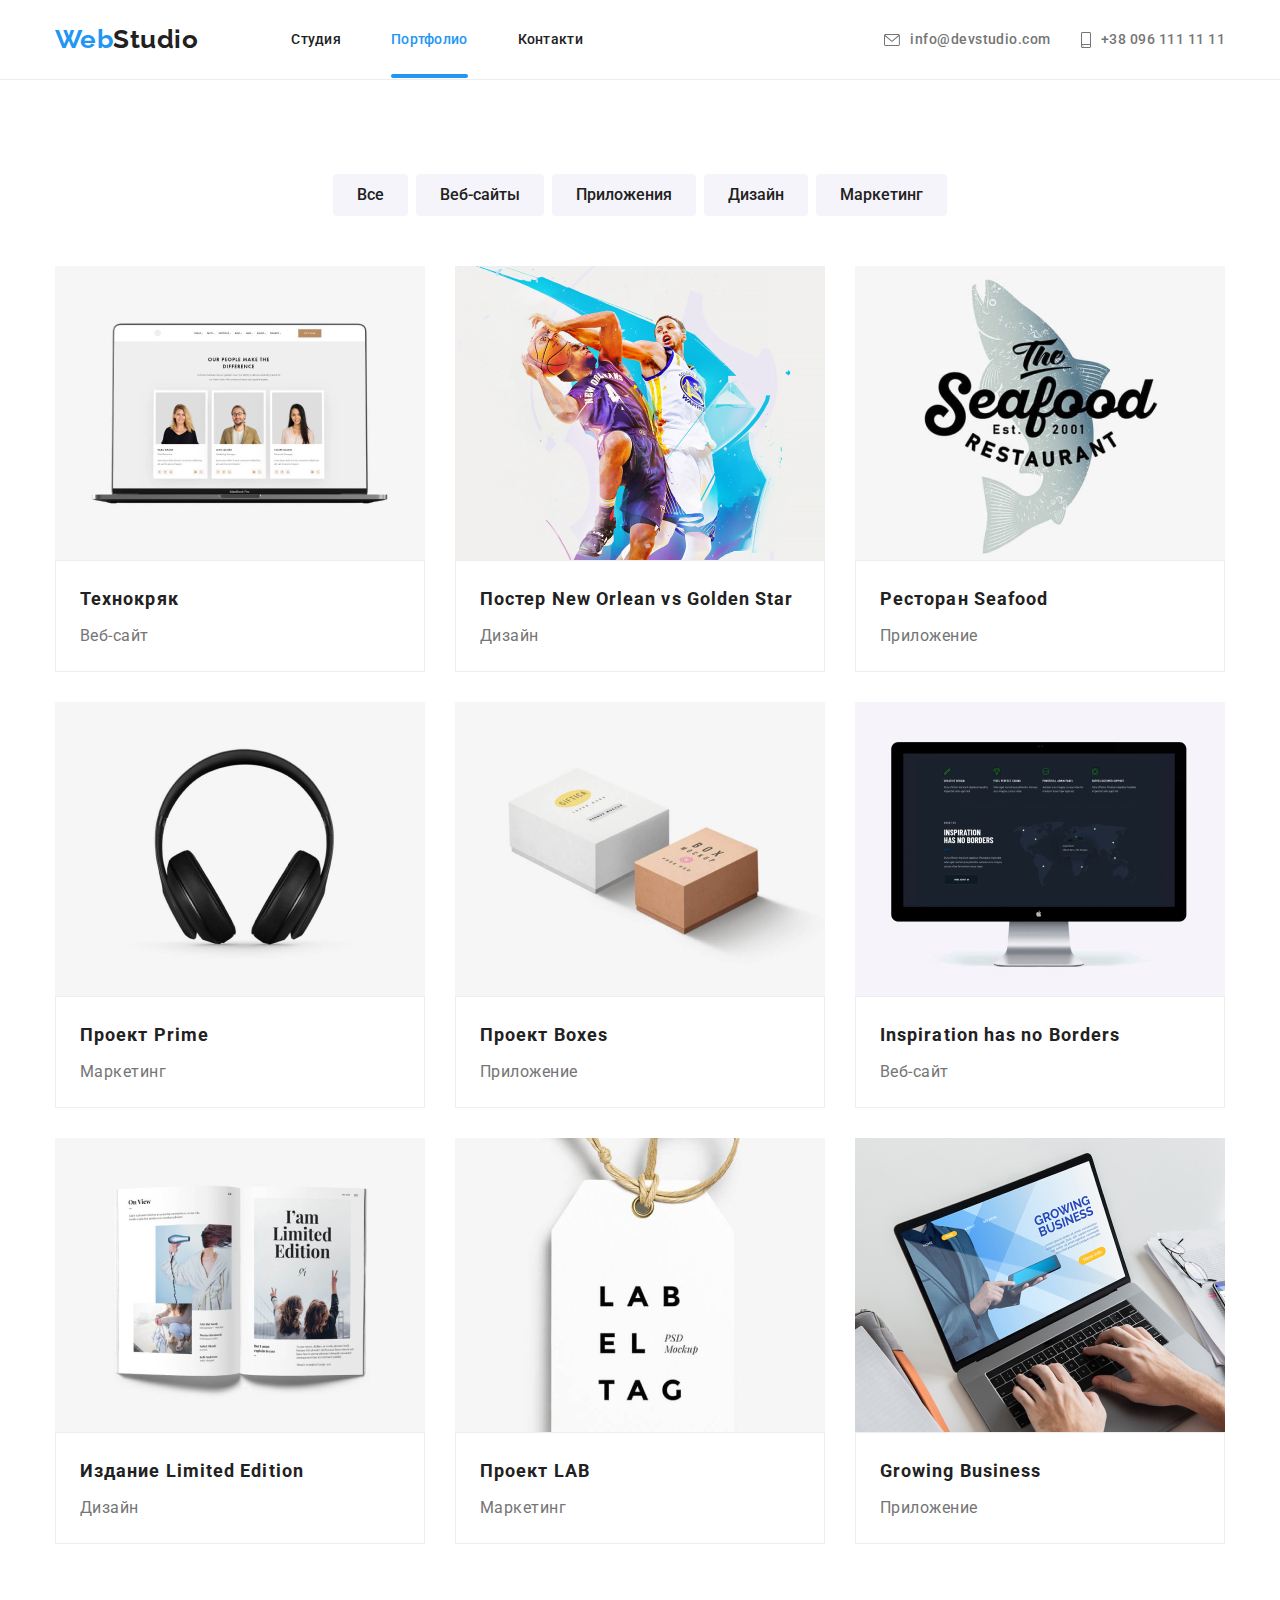
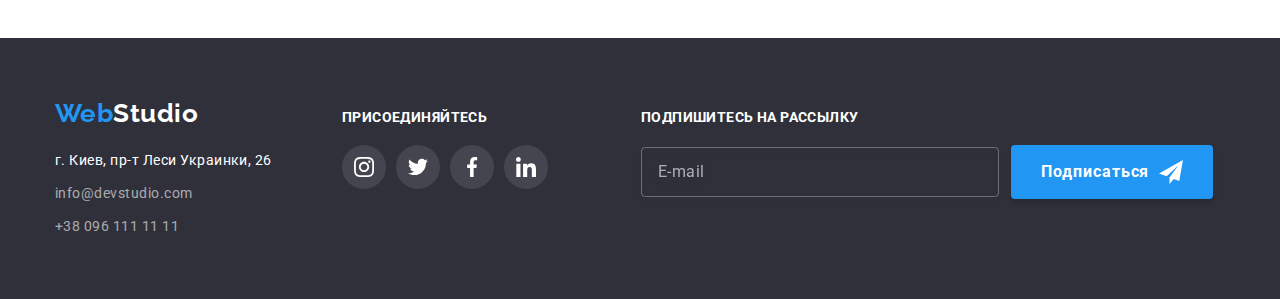
==== portfolio.html @ 757198f8 "upd" ====
<!DOCTYPE html>
<html lang="en">

<head>
    <meta charset="UTF-8">
    <meta http-equiv="X-UA-Compatible" content="IE=edge">
    <meta name="viewport" content="width=device-width, initial-scale=1.0">
    <title>WebStudio</title>
    <link
        href="https://fonts.googleapis.com/css2?family=Raleway:wght@700&family=Roboto:wght@400;500;700;900&display=swap"
        rel="stylesheet">
    <link rel="stylesheet"
        href="https://cdnjs.cloudflare.com/ajax/libs/modern-normalize/1.1.0/modern-normalize.min.css">
    <link rel="stylesheet" href="css/style.css" type="text/css">
</head>

<body>
    <header class="header-border">
        <div class="container header-flex">
            <div class="logo-flex">
                <a href="./index.html" class="link logo"><span class="web">Web</span><span
                        class="studio">Studio</span></a>
            </div>
            <nav class="navmenu">
                <ul class="mkey list">
                    <li class="nkey">
                        <a href="./index.html" class="link">Студия</a>
                    </li>
                    <li class="nkey">
                        <a href="./portfolio.html" class="link current">Портфолио</a>
                    </li>
                    <li class="nkey">
                        <a href="#" class="link">Контакти</a>
                    </li>
                </ul>
            </nav>
            <ul class="contacts list">
                <li class="contacts-item">
                    <a href="mailto:info@devstudio.com" class="link contacts-link"><svg class="contacts-icon" width="16"
                            height="12">
                            <use href="./image/sprite.svg#icon-mail"></use>
                        </svg>info@devstudio.com</a>
                </li>
                <li class="contacts-item">
                    <a href="tel:+380961111111" class="link contacts-link"><svg class="contacts-icon" width="10" height="16">
                            <use href="./image/sprite.svg#icon-smartphone"></use>
                        </svg>+38 096 111 11 11</a>
                </li>
            </ul>
        </div>
    </header>
    <main>
        <section class="main-container">
            <div class="container">
                <h1 class="visually-hidden">Наши работы</h1>
                <ul class="list container-mainbox">
                    <li class="fkey">
                        <button type="button">Все</button>
                    </li>
                    <li class="fkey">
                        <button type="button">Веб-сайты</button>
                    </li>
                    <li class="fkey">
                        <button type="button">Приложения</button>
                    </li>
                    <li class="fkey">
                        <button type="button">Дизайн</button>
                    </li>
                    <li class="fkey">
                        <button type="button">Маркетинг</button>
                    </li>
                </ul>
                <ul class="allworks list">
                    <li class="allworks-item">
                        <div class="card-item">
                            <a href="" class="link card">
                                <div class="allworks-decor">
                                    <img src="image/technoquack.jpg" alt="Ноутбук на экране которого изображены портфолио 2 девушек и мужчины" width="370"
                                        height="294">
                                    <p class="allworks-decor-text">Технокряк это современная площадка распространения коронавируса. Компании используют эту
                                        платформу для цифрового
                                        шпионажа и атак на защищённые сервера конкурентов.</p>
                                </div>
                                <div class="allworks-text">
                                    <h2>Технокряк</h2>
                                    <p>Веб-сайт</p>
                                </div>
                            </a>
                        </div>
                    </li>
                    <li class="allworks-item">
                        <div class="card-item">
                            <a href="" class="link card">
                                <div class="allworks-decor">
                                    <img src="image/poster.jpg" alt="Арт с двумя баскетболистами с мячем в прыжке" width="370"></img>
                                    <p class="allworks-decor-text">Технокряк это современная площадка распространения коронавируса. Компании используют
                                        эту
                                        платформу для цифрового
                                        шпионажа и атак на защищённые сервера конкурентов.</p>
                                </div>
                                <div class="allworks-text">
                                    <h2>Постер New Orlean vs Golden Star</h2>
                                    <p>Дизайн</p>
                                </div>
                            </a>
                        </div>
                    </li>
                    <li class="allworks-item">
                        <div class="card-item">
                            <a href="" class="link card">
                                <div class="allworks-decor">
                                    <img src="image/restaurant.jpg" alt="Логотип морского ресторана с изображением рыбы" width="370"></img>
                                    <p class="allworks-decor-text">Технокряк это современная площадка распространения коронавируса. Компании используют
                                        эту
                                        платформу для цифрового
                                        шпионажа и атак на защищённые сервера конкурентов.</p>
                                </div>
                                <div class="allworks-text">
                                    <h2>Ресторан Seafood</h2>
                                    <p>Приложение</p>
                                </div>
                            </a>
                        </div>
                    </li>
                    <li class="allworks-item">
                        <div class="card-item">
                            <a href="" class="link card">
                                <div class="allworks-decor">
                                    <img src="image/prime.jpg" alt="Большие чёрные наушники" width="370"></img>
                                    <p class="allworks-decor-text">Технокряк это современная площадка распространения коронавируса. Компании используют
                                        эту
                                        платформу для цифрового
                                        шпионажа и атак на защищённые сервера конкурентов.</p>
                                </div>
                                <div class="allworks-text">
                                    <h2>Проект Prime</h2>
                                    <p>Маркетинг</p>
                                </div>
                            </a>
                        </div>
                    </li>
                    <li class="allworks-item">
                        <div class="card-item">
                            <a href="" class="link card">
                                <div class="allworks-decor">
                                    <img src="image/boxes.jpg" alt="Две коробки" width="370"></img>
                                    <p class="allworks-decor-text">Технокряк это современная площадка распространения коронавируса. Компании используют
                                        эту
                                        платформу для цифрового
                                        шпионажа и атак на защищённые сервера конкурентов.</p>
                                </div>
                                <div class="allworks-text">
                                    <h2>Проект Boxes</h2>
                                    <p>Приложение</p>
                                </div>
                            </a>
                        </div>
                    </li>
                    <li class="allworks-item">
                        <div class="card-item">
                            <a href="" class="link card">
                                <div class="allworks-decor">
                                    <img src="image/bordersite.jpg" alt="Экран компьтера на котором открыта карта мира" width="370"></img>
                                    <p class="allworks-decor-text">Технокряк это современная площадка распространения коронавируса. Компании используют
                                        эту
                                        платформу для цифрового
                                        шпионажа и атак на защищённые сервера конкурентов.</p>
                                </div>
                                <div class="allworks-text">
                                    <h2>Inspiration has no Borders</h2>
                                    <p>Веб-сайт</p>
                                </div>
                            </a>
                        </div>
                    </li>
                    <li class="allworks-item">
                        <div class="card-item">
                            <a href="" class="link card">
                                <div class="allworks-decor">
                                    <img src="image/edition.jpg" alt="Книга с фотографиями" width="370"></img>
                                    <p class="allworks-decor-text">Технокряк это современная площадка распространения коронавируса. Компании используют
                                        эту
                                        платформу для цифрового
                                        шпионажа и атак на защищённые сервера конкурентов.</p>
                                </div>
                                <div class="allworks-text">
                                    <h2>Издание Limited Edition</h2>
                                    <p>Дизайн</p>
                                </div>
                            </a>
                        </div>
                    </li>
                    <li class="allworks-item">
                        <div class="card-item">
                            <a href="" class="link card">
                                <div class="allworks-decor">
                                    <img src="image/lab.jpg" alt="Бирка с названием магазина" width="370"></img>
                                    <p class="allworks-decor-text">Технокряк это современная площадка распространения коронавируса. Компании используют
                                        эту
                                        платформу для цифрового
                                        шпионажа и атак на защищённые сервера конкурентов.</p>
                                </div>
                                <div class="allworks-text">
                                    <h2>Проект LAB</h2>
                                    <p>Маркетинг</p>
                                </div>
                            </a>
                        </div>
                    </li>
                    <li class="allworks-item">
                        <div class="card-item">
                            <a href="" class="link card">
                                <div class="allworks-decor">
                                    <img src="image/growbus.jpg" alt="Руки человека который работает за ноутбуком" width="370"></img>
                                    <p class="allworks-decor-text">Технокряк это современная площадка распространения коронавируса. Компании используют
                                        эту
                                        платформу для цифрового
                                        шпионажа и атак на защищённые сервера конкурентов.</p>
                                </div>
                                <div class="allworks-text">
                                    <h2>Growing Business</h2>
                                    <p>Приложение</p>
                                </div>
                            </a>
                        </div>
                    </li>
                </ul>
            </div>
        </section>
    </main>
    <footer class="basement footer-container">
        <div class="container line-footer">
            <div class="container-contact">
                <div class="footer-logo">
                    <a href="/index.html" class="link logo"><span class="web">Web</span><span
                            class="studio fwhite">Studio</span></a>
                </div>
                <address>
                    <ul class="list">
                        <li class="adress office">
                            <a href="#" class="link">г. Киев, пр-т Леси Украинки, 26</a>
                        </li>
                        <li class="adress">
                            <a href="mailto:info@devstudio.com" class="link">info@devstudio.com</a>
                        </li>
                        <li class="adress adress-phone">
                            <a href="tel:+380961111111" class="link">+38 096 111 11 11</a>
                        </li>
                    </ul>
                </address>
            </div>
            <div class="footer-social">
                <h3 class="footer-title">присоединяйтесь</h3>
                <ul class="footer-social-list list">
                    <li class="footer-social-item">
                        <a href="#" class="footer-social-link">
                            <svg class="" width="20" height="20">
                                <use href="./image/sprite.svg#icon-logo-instagram"></use>
                            </svg>
                        </a>
                    </li>
                    <li class="footer-social-item">
                        <a href="#" class="footer-social-link">
                            <svg class="" width="20" height="20">
                                <use href="./image/sprite.svg#icon-logo-twiter"></use>
                            </svg>
                        </a>
                    </li>
                    <li class="footer-social-item">
                        <a href="#" class="footer-social-link">
                            <svg class="" width="20" height="20">
                                <use href="./image/sprite.svg#icon-logo-facebook"></use>
                            </svg>
                        </a>
                    </li>
                    <li class="footer-social-item">
                        <a href="#" class="footer-social-link">
                            <svg class="" width="20" height="20">
                                <use href="./image/sprite.svg#icon-logo-linkedin"></use>
                            </svg>
                        </a>
                    </li>
                </ul>
            </div>
            <div class="footer-mail-container">
                <h3 class="footer-title">Подпишитесь на рассылку</h3>
                <div class="footer-mail-button">
                    <label class="footer-msg" for="mail"></label>
                    <input type="email" class="footer-mail" name="mail" id="mail" placeholder="E-mail">
                    <button type="submit" class="footer-btn">Подписаться
                        <svg class="footer-btn-icon" width="24" height="24">
                            <use href="/image/sprite.svg#icon-send"></use>
                        </svg>
                    </button>
                </div>
            </div>
        </div>
    </footer>
</body>

</html>
---- css/style.css ----
:root {
  --primary-text-color: #212121;
  --secondary-text-color: #757575;
  --accent-color: #2196f3;
  --primary-white-color: #ffffff;
  --footer-adress-color: rgba(255, 255, 255, 0.6);
}

body {
  color: var(--primary-text-color);
  background: #ffffff;
  font-family: "Roboto", sans-serif;
  letter-spacing: 0.03em;
}

h1,
h2,
h3,
h4,
h5,
h6,
p {
  margin: 0;
}
ul {
  margin: 0;
  padding: 0;
}

img {
  display: block;
}

.list {
  list-style-type: none;
}

.link {
  text-decoration: none;
}

.container {
  width: 1200px;
  margin: 0 auto;
  padding: 0 15px;
}

.section {
  padding-top: 94px;
  padding-bottom: 94px;
}

.section-ourwork {
  padding-top: 0;
}

/* Header and Logo */

.header-border {
  border-bottom: 1px solid #ececec;
}

.logo-flex {
  display: inline-block;
  margin-right: 93px;
}

.logo > span {
  font-family: "Raleway", sans-serif;
  font-size: 26px;
  font-weight: 700;
  line-height: 1.2;
}

.web {
  color: var(--accent-color);
}

.studio {
  color: var(--primary-text-color);
}

.fwhite {
  color: var(--primary-white-color);
}

/* Navbar */

.header-flex {
  display: flex;
  padding-top: 24px;
  padding-bottom: 24px;
  justify-content: space-between;
  align-items: center;
}

.nkey {
  margin-right: 50px;
}

.nkey:last-child {
  margin-right: 0;
}

.nkey > a {
  color: var(--primary-text-color);
  font-size: 14px;
  font-weight: 500;
  line-height: 1.14;
  letter-spacing: 0.02em;
  transition-property: color;
  transition-duration: 250ms;
  transition-timing-function: cubic-bezier(0.4, 0, 0.2, 1);
}

.nkey > a:hover,
.nkey > a:focus {
  color: var(--accent-color);
}

.contacts {
  display: flex;
  margin-left: auto;
}

.contacts-link {
  display: flex;
  align-items: center;
  justify-content: center;
  fill: var(--secondary-text-color);
  transition-property: fill;
  transition-duration: 2250ms;
  transition-timing-function: cubic-bezier(0.4, 0, 0.2, 1);
}

.contacts-link:hover,
.contacts-link:focus {
  fill: var(--accent-color);
}

.contacts-icon {
  margin-right: 10px;
}

.contacts-item {
  margin-right: 30px;
}

.contacts-item:last-child {
  margin-right: 0;
}

.contacts a {
  color: var(--secondary-text-color);
  font-size: 14px;
  font-weight: 500;
  line-height: 1.14;
  transition-property: color;
  transition-duration: 250ms;
  transition-timing-function: cubic-bezier(0.4, 0, 0.2, 1);
}

.contacts a:hover,
.contacts a:focus {
  color: var(--accent-color);
}

.mkey {
  display: flex;
}

.current::after {
  content: "";
  position: absolute;
  bottom: -31px;
  left: 0;
  width: 100%;
  height: 4px;
  background-color: #2196f3;
  border-radius: 2px;
}

.nkey .current {
  color: var(--accent-color);
  position: relative;
}

.nkey::before {
  position: absolute;
}

/* Hero-sect */
.hero {
  margin-right: auto;
  margin-left: auto;
  max-width: 1600px;
  height: 600px;
  background-color: #212121;
  background-image: linear-gradient(
      to right,
      rgba(47, 48, 58, 0.4),
      rgba(47, 48, 58, 0.4)
    ),
    url(../image/bgphoto.jpg);
  background-repeat: no-repeat;
  background-position: center;
  background-size: cover;
}

.hero-title {
  color: var(--primary-white-color);
  font-size: 44px;
  font-weight: 900;
  line-height: 1.36;
  letter-spacing: 0.06em;
  text-transform: uppercase;
  text-align: center;
  margin-bottom: 30px;
}

.hero-button {
  background-color: var(--accent-color);
  color: var(--primary-white-color);
  font-family: inherit;
  font-size: 16px;
  font-weight: 700;
  line-height: 1.87;
  letter-spacing: 0.06em;
  cursor: pointer;
  padding: 10px 32px;
  text-align: center;
  margin: 0 auto;
  border-color: transparent;
  border-radius: 4px;
  display: block;
}

.hero-container {
  padding: 200px 0;
}

/* Peculiarities-sect */

.peculiarities-flex {
  display: flex;
}

.detail {
  margin-right: 30px;
  display: flex;
  flex-direction: column;
}

.detail:last-child {
  margin-right: 0;
}

.item {
  background: #f5f4fa;
  border-radius: 4px;
  height: 120px;
  margin-bottom: 30px;
  display: flex;
  justify-content: center;
  align-items: center;
}

.item-pic {
  width: 70px;
  height: 70px;
}

.pcaption {
  color: var(--primary-text-color);
  font-size: 14px;
  line-height: 1.14;
  text-transform: uppercase;
  margin-bottom: 10px;
}

.detail > p {
  color: var(--secondary-text-color);
  font-size: 14px;
  line-height: 1.71;
}

/* Ourwork-sect */

.hcaption {
  color: var(--primary-text-color);
  font-size: 36px;
  line-height: 1.16;
  margin-bottom: 50px;
  text-align: center;
}

.ourwork-flex {
  display: flex;
}

.ourwork-flex-item {
  display: flex;
  text-align: center;
  align-items: center;
  justify-content: center;
  margin-right: 30px;
  position: relative;
}

.ourwork-flex-item:last-child {
  margin-right: 0;
}

.ourwork-flex-item > img {
  display: block;
}

.ourwork-text {
  padding: 27px 0;
  position: absolute;
  width: 100%;
  min-height: 70px;
  bottom: 0;
  background-color: rgba(47, 48, 58, 0.8);
  font-weight: bold;
  font-size: 14px;
  line-height: calc(16 / 14);
  text-align: center;
  letter-spacing: 0.03em;
  text-transform: uppercase;
  color: var(--primary-white-color);
  cursor: default;
}

/* Ourteam-sect */
.ourteam {
  background: #f5f4fa;
}

.ourteam-flex {
  display: flex;
}

.ourteam-item {
  margin-right: 30px;
}

.ourteam-item:last-child {
  margin-right: 0;
}

.ourteam-text {
  padding: 30px 0;
}

.ourteam-employee {
  background-color: var(--primary-white-color);
  box-shadow: 0px 1px 3px rgba(0, 0, 0, 0.12), 0px 1px 1px rgba(0, 0, 0, 0.14),
    0px 2px 1px rgba(0, 0, 0, 0.2);
  border-radius: 0px 0px 4px 4px;
}

.fsname {
  color: var(--primary-text-color);
  font-size: 16px;
  font-weight: 500;
  line-height: 1.18;
  text-align: center;
  margin-bottom: 10px;
}

.post {
  color: var(--secondary-text-color);
  line-height: 1.18;
  text-align: center;
  margin-bottom: 16px;
}

.ourteam-list {
  display: flex;
  align-items: center;
  justify-content: center;
}

.ourteam-social {
  margin-right: 10px;
}

.ourteam-social:last-child {
  margin-right: 0;
}

.social-team-link {
  width: 44px;
  height: 44px;
  border-radius: 50%;
  display: flex;
  align-items: center;
  justify-content: center;
  fill: #afb1b8;
  transition-property: background-color, fill;
  transition-duration: 250ms;
  transition-timing-function: cubic-bezier(0.4, 0, 0.2, 1);
}

.social-team-link:hover,
.social-team-link:focus {
  background-color: var(--accent-color);
  fill: var(--primary-white-color);
}

/* ---------OUR CLIENT--------- */

.our-client {
  display: flex;
  justify-content: space-between;
  align-items: center;
}

.our-client-item {
  width: 170px;
  height: 92px;
  display: flex;
  justify-content: center;
  align-items: center;
  border: 1px solid #afb1b8;
  box-sizing: border-box;
  border-radius: 4px;
  transition-property: border;
  transition-duration: 250ms;
  transition-timing-function: cubic-bezier(0.4, 0, 0.2, 1);
}

.our-client-link {
  display: flex;
  justify-content: center;
  align-items: center;
  width: 170px;
  height: 92px;
}

.our-client-item:hover {
  border-color: var(--accent-color);
}

.client-decor {
  fill: #afb1b8;
  transition-property: fill;
  transition-duration: 250ms;
  transition-timing-function: cubic-bezier(0.4, 0, 0.2, 1);
}

.client-decor:hover,
.client-decor:focus {
  fill: var(--accent-color);
}

/* Footer */
.basement {
  background-color: #2f303a;
  display: flex;
}

.line-footer {
  display: flex;
  align-items: baseline;
}

.footer-container {
  padding-top: 60px;
  padding-bottom: 60px;
}

.container-contact {
  margin-right: 70px;
}

.footer-logo {
  margin-bottom: 20px;
}

.adress {
  margin-bottom: 9px;
}

.adress-phone {
  margin-bottom: 0;
}

.adress a {
  color: var(--footer-adress-color);
  font-size: 14px;
  font-style: normal;
  line-height: 1.71;
  transition-property: color;
  transition-duration: 250ms;
  transition-timing-function: cubic-bezier(0.4, 0, 0.2, 1);
}

.adress a:hover,
.adress a:focus {
  color: var(--accent-color);
}

.adress.office > a {
  color: var(--primary-white-color);
  transition-property: color;
  transition-duration: 250ms;
  transition-timing-function: cubic-bezier(0.4, 0, 0.2, 1);
}

.adress.office > a:hover,
.adress.office > a:focus {
  color: var(--accent-color);
}

.footer-social {
  display: flex;
  flex-direction: column;
}

.footer-social-list {
  display: flex;
}

.footer-title {
  font-weight: 700;
  font-size: 14px;
  line-height: calc(16 / 14);
  letter-spacing: 0.03em;
  text-transform: uppercase;
  margin-bottom: 20px;
  color: var(--primary-white-color);
}

.basement > .container {
  display: flex;
}

.footer-social-link {
  width: 44px;
  height: 44px;
  border-radius: 50%;
  display: flex;
  align-items: center;
  justify-content: center;
  fill: var(--primary-white-color);
  background-color: rgba(255, 255, 255, 0.1);
  transition-property: background-color;
  transition-duration: 250ms;
  transition-timing-function: cubic-bezier(0.4, 0, 0.2, 1);
}

.footer-social-item {
  margin-right: 10px;
}

.footer-social-item:last-child {
  margin-right: 0;
}

.footer-social-link:hover,
.footer-social-link:focus {
  background-color: var(--accent-color);
}

/* Portfolio */

/* buttons */

.main-container {
  padding: 94px 0;
}

.visually-hidden {
  position: absolute;
  white-space: nowrap;
  width: 1px;
  height: 1px;
  overflow: hidden;
  border: 0;
  padding: 0;
  clip: rect(0 0 0 0);
  clip-path: inset(50%);
  margin: -1px;
}

.container-mainbox {
  display: flex;
  justify-content: center;
  margin-bottom: 50px;
}

.fkey {
  margin-right: 8px;
}

.fkey:last-child {
  margin-right: 0;
}

.fkey > button {
  color: var(--primary-text-color);
  background-color: #f5f4fa;
  font-family: inherit;
  font-size: 16px;
  font-weight: 500;
  line-height: 1.6;
  cursor: pointer;
  border-radius: 4px;
  padding: 6px 22px;
  border-color: transparent;
  transition-property: color, background-color;
  transition-duration: 250ms;
  transition-timing-function: cubic-bezier(0.4, 0, 0.2, 1);
}

.fkey > button:hover,
.fkey > button:focus {
  color: var(--primary-white-color);
  background-color: var(--accent-color);
  box-shadow: 0px 3px 1px rgba(0, 0, 0, 0.1), 0px 1px 2px rgba(0, 0, 0, 0.08),
    0px 2px 2px rgba(0, 0, 0, 0.12);
}

/* card */

.allworks-decor {
  position: relative;
  overflow: hidden;
}

.allworks-decor-text {
  position: absolute;
  top: 0;
  left: 0;
  padding: 63px 24px;
  font-style: normal;
  font-weight: 400;
  font-size: 18px;
  line-height: calc(28 / 18);
  letter-spacing: 0.03em;
  color: var(--primary-white-color);
  height: 100%;
  width: 100%;
  background-color: rgba(33, 150, 243, 0.9);
  transform: translateY(100%);
  transition: 250ms;
  overflow: auto;
}

.card {
  transition-property: box-shadow;
  transition-duration: 250ms;
  transition-timing-function: cubic-bezier(0.4, 0, 0.2, 1);
}

.card:hover .allworks-decor-text {
  transform: translateY(0);
}

.card:focus .allworks-decor-text {
  transform: translateY(0);
}

.allworks {
  display: flex;
  flex-wrap: wrap;
}

.allworks-item {
  margin-right: 30px;
  margin-bottom: 30px;
}

.allworks-item:nth-child(3n + 3) {
  margin-right: 0;
}

.allworks-item:nth-child(n + 7) {
  margin-bottom: 0;
}

.card > img {
  display: block;
}

.card-item:hover,
.card-item:focus {
  box-shadow: 0px 1px 1px rgba(0, 0, 0, 0.12), 0px 4px 4px rgba(0, 0, 0, 0.06),
    1px 4px 6px rgba(0, 0, 0, 0.16);
}

.allworks-text {
  border: 1px solid #eeeeee;
  padding: 20px 24px;
}

.allworks-text > h2 {
  color: var(--primary-text-color);
  font-size: 18px;
  line-height: 2;
  letter-spacing: 0.06em;
  margin-bottom: 4px;
}

.allworks-text > p {
  color: var(--secondary-text-color);
  line-height: 1.87;
}

/* -----MODAL----- */

.backdrop {
  position: fixed;
  top: 0;
  left: 0;
  width: 100vw;
  height: 100vh;
  background-color: rgba(0, 0, 0, 0.2);
}

.backdrop.is-hidden {
  visibility: hidden;
  opacity: 0;
  pointer-events: none;
}

.modal {
  position: absolute;
  top: 50%;
  left: 50%;
  transform: translate(-50%, -50%);
  min-width: 528px;
  min-height: 581px;
  background-color: var(--primary-white-color);
  box-shadow: 0px 1px 3px rgba(0, 0, 0, 0.12), 0px 1px 1px rgba(0, 0, 0, 0.14),
    0px 2px 1px rgba(0, 0, 0, 0.2);
  border-radius: 4px;
  padding: 40px;
}

.modal-close {
  position: absolute;
  top: 8px;
  right: 8px;
  background-color: #ffffff;
  border-color: transparent;
  border-radius: 50%;
  width: 30px;
  height: 30px;
  display: flex;
  justify-content: center;
  align-items: center;
  cursor: pointer;
  transition-property: fill;
  transition-duration: 250ms;
  transition-timing-function: cubic-bezier(0.4, 0, 0.2, 1);
}

.modal-close:hover,
.modal-close:focus {
  fill: #2196f3;
}

.modal > .modal-close {
  border-color: rgba(0, 0, 0, 0.1);
  border-style: solid;
  border-width: 1px;
}

.modal-title {
  font-weight: 700;
  font-size: 20px;
  line-height: calc(23 / 20);
  text-align: center;
  letter-spacing: 0.03em;
  color: var(--primary-text-color);
  margin-bottom: 12px;
}

.modal-label {
  font-weight: 400;
  font-size: 12px;
  line-height: calc(14 / 12);
  letter-spacing: 0.01em;
  color: #757575;
}

.modal-wrapper {
  position: relative;
  margin-top: 4px;
}

.modal-input {
  width: 100%;
  height: 40px;
  padding-left: 42px;
  padding-right: 10px;
  border: 1px solid rgba(33, 33, 33, 0.2);
  border-radius: 4px;
  margin-bottom: 10px;
  display: flex;
  justify-content: center;
  align-items: center;
  transition-property: border-color;
  transition-duration: 250ms;
  transition-timing-function: cubic-bezier(0.4, 0, 0.2, 1);
}

.modal-input:hover,
.modal-input:focus {
  border-color: var(--accent-color);
}

.modal-input:hover + .modal-icon {
  fill: var(--accent-color);
}

.modal-input:focus + .modal-icon {
  fill: var(--accent-color);
}

.modal-icon {
  display: block;
  position: absolute;
  margin-left: 14px;
  top: 50%;
  transform: translateY(-50%);
}

.modal-area-text {
  height: 96px;
  width: 100%;
  margin-top: 4px;
  padding: 12px 16px;
  border: 1px solid rgba(33, 33, 33, 0.2);
  border-radius: 4px;
  resize: none;
  outline: none;
  transition-property: border-color;
  transition-duration: 250ms;
  transition-timing-function: cubic-bezier(0.4, 0, 0.2, 1);
}

.modal-area-text:hover,
.modal-area-text:focus {
  border-color: #2196f3;
}

.modal-area-text::placeholder {
  font-weight: 400;
  font-size: 14px;
  line-height: calc(16 / 14);
  letter-spacing: 0.01em;
  color: rgba(117, 117, 117, 0.5);
}

.modal-span {
  width: 15px;
  height: 16px;
  border: 1px solid var(--primary-text-color);
  border-radius: 2px;
  margin-right: 5px;
  display: flex;
  align-items: center;
  justify-content: center;
  margin-right: 8px;
}

.modal-checkbox {
  margin-bottom: 20px;
}

.modal-check-text {
  display: flex;
  justify-content: center;
  align-items: center;
  font-weight: 400;
  font-size: 14px;
  line-height: calc(24 / 14);
  letter-spacing: 0.03em;
  color: #757575;
}

.modal-check-text > a {
  color: var(--accent-color);
  text-decoration-skip-ink: none;
}

.check-icon {
  fill: transparent;
}

.policy:checked + .modal-check-text span {
  background-color: var(--accent-color);
  border: none;
}

.policy:checked + .modal-check-text .chek-icon {
  fill: #ffffff;
}

.send-modal {
  font-weight: 700;
  font-size: 16px;
  line-height: calc(30 / 16);
  display: flex;
  align-items: center;
  text-align: center;
  letter-spacing: 0.06em;
  color: var(--primary-white-color);
  background-color: var(--accent-color);
  margin: 0 auto;
  border-radius: 4px;
  border-color: transparent;
  padding: 10px 55px;
  margin-top: 30px;
  cursor: pointer;
  box-shadow: 0px 4px 4px rgba(0, 0, 0, 0.15);
}

.footer-mail-button {
  display: flex;
  justify-content: center;
  align-items: center;
}

.footer-mail-container {
  margin-left: 93px;
}

.footer-mail {
  width: 358px;
  height: 50px;
  padding: 15px 16px;
  background-color: inherit;
  border: 1px solid rgba(255, 255, 255, 0.3);
  box-sizing: border-box;
  filter: drop-shadow(0px 4px 4px rgba(0, 0, 0, 0.15));
  border-radius: 4px;
  margin-right: 12px;
  font-weight: 400;
  font-size: 16px;
  line-height: calc(20 / 16);
  display: flex;
  align-items: center;
  letter-spacing: 0.03em;
  color: var(--primary-white-color);
}

.footer-mail::placeholder {
  color: rgba(255, 255, 255, 0.6);
}

.footer-btn {
  padding: 10px 28px;
  display: flex;
  justify-content: center;
  align-items: center;
  background-color: var(--accent-color);
  color: var(--primary-white-color);
  border-color: transparent;
  box-shadow: 0px 4px 4px rgba(0, 0, 0, 0.15);
  border-radius: 4px;
  font-weight: 700;
  font-size: 16px;
  line-height: calc(30 / 16);
  display: flex;
  align-items: center;
  text-align: center;
  letter-spacing: 0.06em;
  cursor: pointer;
}

.footer-btn-icon {
  margin-left: 10px;
}
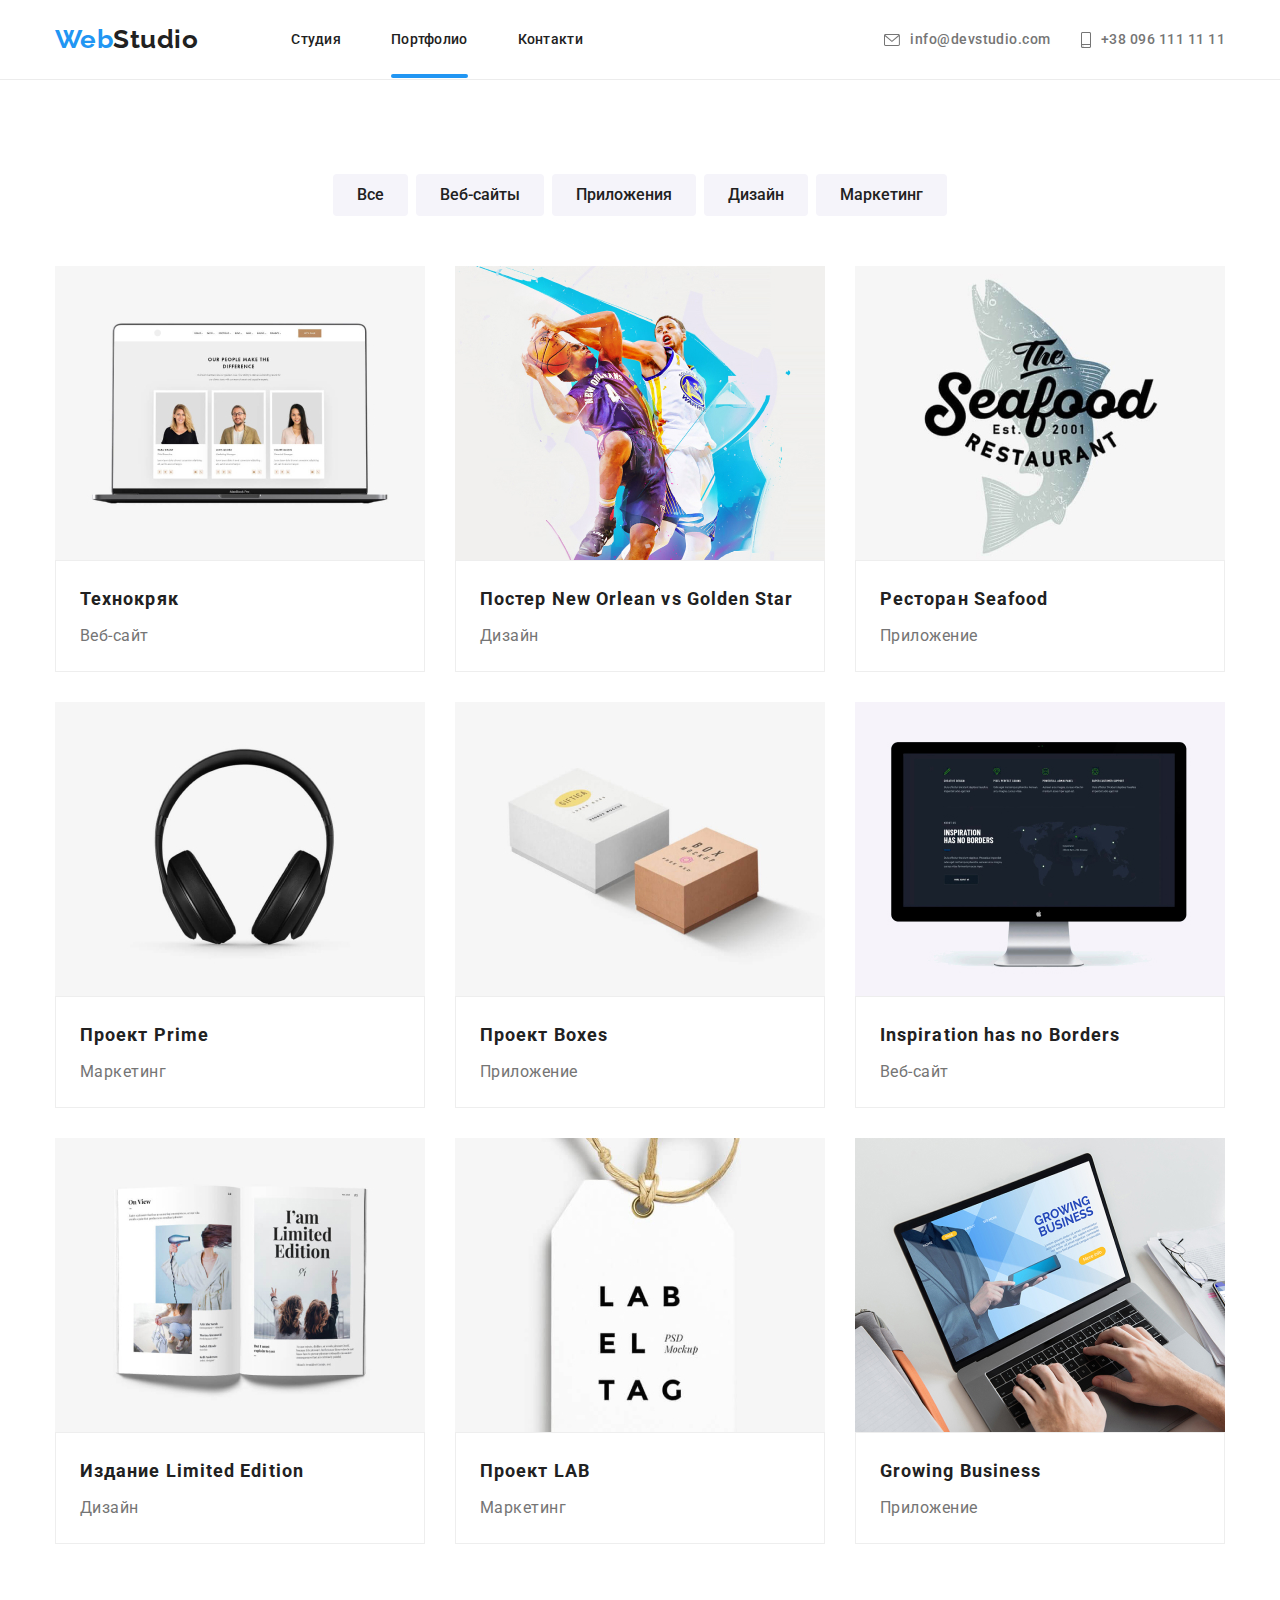
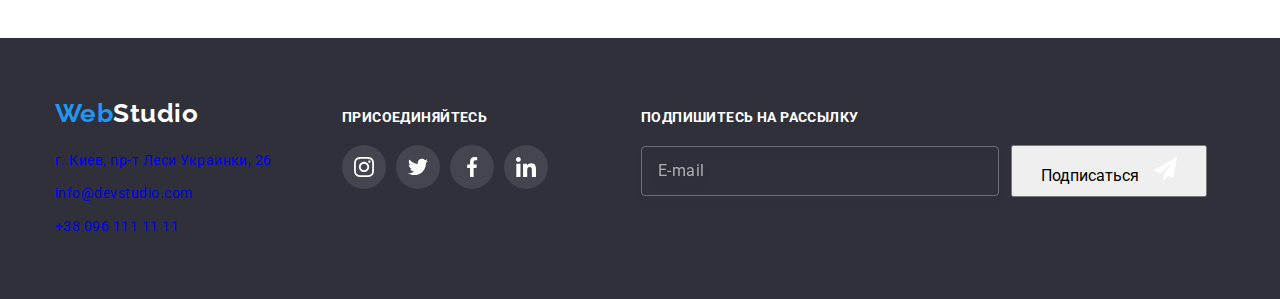
==== commit f3882172: "Try SASS" ====
--- a/portfolio.html
+++ b/portfolio.html
@@ -11,7 +11,7 @@
         rel="stylesheet">
     <link rel="stylesheet"
         href="https://cdnjs.cloudflare.com/ajax/libs/modern-normalize/1.1.0/modern-normalize.min.css">
-    <link rel="stylesheet" href="css/style.css" type="text/css">
+    <link rel="stylesheet" href="./css/main.css">
 </head>
 
 <body>
@@ -24,13 +24,13 @@
             <nav class="navmenu">
                 <ul class="mkey list">
                     <li class="nkey">
-                        <a href="./index.html" class="link">Студия</a>
+                        <a href="./index.html" class="link header-link">Студия</a>
                     </li>
                     <li class="nkey">
-                        <a href="./portfolio.html" class="link current">Портфолио</a>
+                        <a href="./portfolio.html" class="link header-link current">Портфолио</a>
                     </li>
                     <li class="nkey">
-                        <a href="#" class="link">Контакти</a>
+                        <a href="#" class="link header-link">Контакти</a>
                     </li>
                 </ul>
             </nav>
@@ -55,19 +55,19 @@
                 <h1 class="visually-hidden">Наши работы</h1>
                 <ul class="list container-mainbox">
                     <li class="fkey">
-                        <button type="button">Все</button>
-                    </li>
-                    <li class="fkey">
-                        <button type="button">Веб-сайты</button>
-                    </li>
-                    <li class="fkey">
-                        <button type="button">Приложения</button>
-                    </li>
-                    <li class="fkey">
-                        <button type="button">Дизайн</button>
-                    </li>
-                    <li class="fkey">
-                        <button type="button">Маркетинг</button>
+                        <button type="button" class="portfolio-button">Все</button>
+                    </li>
+                    <li class="fkey">
+                        <button type="button" class="portfolio-button">Веб-сайты</button>
+                    </li>
+                    <li class="fkey">
+                        <button type="button" class="portfolio-button">Приложения</button>
+                    </li>
+                    <li class="fkey">
+                        <button type="button" class="portfolio-button">Дизайн</button>
+                    </li>
+                    <li class="fkey">
+                        <button type="button" class="portfolio-button">Маркетинг</button>
                     </li>
                 </ul>
                 <ul class="allworks list">
--- a/css/main.css
+++ b/css/main.css
@@ -0,0 +1,847 @@
+@charset "UTF-8";
+:root {
+  --primary-text-color: #212121;
+  --secondary-text-color: #757575;
+  --accent-color: #2196f3;
+  --primary-white-color: #ffffff;
+  --footer-adress-color: rgba(255, 255, 255, 0.6);
+}
+
+body {
+  color: var(--primary-text-color);
+  font-family: "Roboto", sans-serif;
+  letter-spacing: 0.03em;
+}
+
+h1,
+h2,
+h3,
+h4,
+h5,
+h6,
+p {
+  margin: 0;
+}
+
+ul {
+  margin: 0;
+  padding: 0;
+}
+
+img {
+  display: block;
+}
+
+.list {
+  list-style-type: none;
+}
+
+.link {
+  text-decoration: none;
+}
+
+.container {
+  width: 1200px;
+  margin: 0 auto;
+  padding: 0 15px;
+}
+
+.section {
+  padding-top: 94px;
+  padding-bottom: 94px;
+}
+
+.visually-hidden {
+  position: absolute;
+  white-space: nowrap;
+  width: 1px;
+  height: 1px;
+  overflow: hidden;
+  border: 0;
+  padding: 0;
+  clip: rect(0 0 0 0);
+  clip-path: inset(50%);
+  margin: -1px;
+}
+
+.hcaption {
+  color: var(--primary-text-color);
+  font-size: 36px;
+  line-height: 1.16;
+  margin-bottom: 50px;
+  text-align: center;
+}
+
+.hero-btn {
+  margin: 0 auto;
+  padding: 10px 32px;
+}
+
+.footer-btn {
+  margin: 0 auto;
+  padding: 10px 28px;
+}
+
+.modal-btn {
+  margin: 0 auto;
+  margin-top: 30px;
+  padding: 10px 55px;
+}
+
+.button {
+  font-family: inherit;
+  line-height: calc(30 / 16);
+  font-weight: 700;
+  font-size: 16px;
+  background-color: var(--accent-color);
+  color: var(--primary-white-color);
+  letter-spacing: 0.06em;
+  display: flex;
+  align-items: center;
+  text-align: center;
+  border-color: transparent;
+  border-radius: 4px;
+  box-shadow: 0px 4px 4px rgba(0, 0, 0, 0.15);
+  cursor: pointer;
+}
+
+.backdrop {
+  position: fixed;
+  top: 0;
+  left: 0;
+  width: 100vw;
+  height: 100vh;
+  background-color: rgba(0, 0, 0, 0.2);
+}
+
+.backdrop.is-hidden {
+  visibility: hidden;
+  opacity: 0;
+  pointer-events: none;
+}
+
+.modal {
+  position: absolute;
+  top: 50%;
+  left: 50%;
+  transform: translate(-50%, -50%);
+  min-width: 528px;
+  min-height: 581px;
+  background-color: var(--primary-white-color);
+  box-shadow: 0px 1px 3px rgba(0, 0, 0, 0.12), 0px 1px 1px rgba(0, 0, 0, 0.14), 0px 2px 1px rgba(0, 0, 0, 0.2);
+  border-radius: 4px;
+  padding: 40px;
+}
+
+.modal-close {
+  position: absolute;
+  top: 8px;
+  right: 8px;
+  background-color: #ffffff;
+  border-color: transparent;
+  border-radius: 50%;
+  width: 30px;
+  height: 30px;
+  display: flex;
+  justify-content: center;
+  align-items: center;
+  transition: fill 250ms cubic-bezier(0.4, 0, 0.2, 1);
+  border: 1px solid rgba(0, 0, 0, 0.1);
+  cursor: pointer;
+}
+
+.modal-close:hover, .modal-close:focus {
+  fill: #2196f3;
+}
+
+.modal-title {
+  font-weight: 700;
+  font-size: 20px;
+  line-height: calc(23 / 20);
+  text-align: center;
+  letter-spacing: 0.03em;
+  color: var(--primary-text-color);
+  margin-bottom: 12px;
+}
+
+.modal-label {
+  font-weight: 400;
+  font-size: 12px;
+  line-height: calc(14 / 12);
+  letter-spacing: 0.01em;
+  color: #757575;
+}
+
+.modal-wrapper {
+  position: relative;
+  margin-top: 4px;
+}
+
+.modal-input {
+  width: 100%;
+  height: 40px;
+  padding-left: 42px;
+  padding-right: 10px;
+  border: 1px solid rgba(33, 33, 33, 0.2);
+  border-radius: 4px;
+  margin-bottom: 10px;
+  display: flex;
+  justify-content: center;
+  align-items: center;
+  transition: border-color 250ms cubic-bezier(0.4, 0, 0.2, 1);
+}
+
+.modal-input:hover, .modal-input:focus {
+  border-color: var(--accent-color);
+}
+
+.modal-input:hover + .modal-icon {
+  fill: var(--accent-color);
+}
+
+.modal-input:focus + .modal-icon {
+  fill: var(--accent-color);
+}
+
+.modal-icon {
+  display: block;
+  position: absolute;
+  margin-left: 14px;
+  top: 50%;
+  transform: translateY(-50%);
+}
+
+.modal-area-text {
+  height: 96px;
+  width: 100%;
+  margin-top: 4px;
+  padding: 12px 16px;
+  border: 1px solid rgba(33, 33, 33, 0.2);
+  border-radius: 4px;
+  resize: none;
+  outline: none;
+  transition: border-color 250ms cubic-bezier(0.4, 0, 0.2, 1);
+  font-weight: 400;
+  font-size: 14px;
+  line-height: calc(16 / 14);
+  letter-spacing: 0.01em;
+}
+
+.modal-area-text:hover, .modal-area-text:focus {
+  border-color: #2196f3;
+}
+
+.modal-area-text::placeholder {
+  color: rgba(117, 117, 117, 0.5);
+}
+
+.modal-span {
+  width: 15px;
+  height: 16px;
+  border: 1px solid var(--primary-text-color);
+  border-radius: 2px;
+  margin-right: 5px;
+  display: flex;
+  align-items: center;
+  justify-content: center;
+  margin-right: 8px;
+}
+
+.modal-checkbox {
+  margin-bottom: 20px;
+}
+
+.modal-check-text {
+  display: flex;
+  justify-content: center;
+  align-items: center;
+  font-weight: 400;
+  font-size: 14px;
+  line-height: calc(24 / 14);
+  letter-spacing: 0.03em;
+  color: #757575;
+}
+
+.modal-check-text a {
+  color: var(--accent-color);
+  text-decoration-skip-ink: none;
+}
+
+/* ?  - не знал как сделать */
+.policy:checked + .modal-check-text span {
+  background-color: var(--accent-color);
+  border: none;
+}
+
+.policy:checked + .modal-check-text .chek-icon {
+  fill: #ffffff;
+}
+
+.header-border {
+  border-bottom: 1px solid #ececec;
+}
+
+.header-flex {
+  display: flex;
+  justify-content: space-between;
+  align-items: center;
+  padding-top: 24px;
+  padding-bottom: 24px;
+}
+
+.logo-flex {
+  display: inline-block;
+  margin-right: 93px;
+}
+
+.logo > span {
+  font-family: "Raleway", sans-serif;
+  font-size: 26px;
+  font-weight: 700;
+  line-height: 1.2;
+}
+
+.web {
+  color: var(--accent-color);
+}
+
+.studio {
+  color: var(--primary-text-color);
+}
+
+.fwhite {
+  color: var(--primary-white-color);
+}
+
+.nkey {
+  margin-right: 50px;
+}
+
+.nkey:last-child {
+  margin-right: 0;
+}
+
+.header-link {
+  color: var(--primary-text-color);
+  font-size: 14px;
+  font-weight: 500;
+  line-height: 1.14;
+  letter-spacing: 0.02em;
+  transform: color 250ms cubic-bezier(0.4, 0, 0.2, 1);
+}
+
+.header-link:hover, .header-link:focus {
+  color: var(--accent-color);
+}
+
+.contacts {
+  display: flex;
+  margin-left: auto;
+}
+
+.contacts-link {
+  display: flex;
+  align-items: center;
+  justify-content: center;
+  fill: var(--secondary-text-color);
+  color: var(--secondary-text-color);
+  font-size: 14px;
+  font-weight: 500;
+  line-height: 1.14;
+  transform: fill 250ms cubic-bezier(0.4, 0, 0.2, 1);
+  transform: color 250ms cubic-bezier(0.4, 0, 0.2, 1);
+}
+
+.contacts-link:hover, .contacts-link:focus {
+  color: var(--accent-color);
+  fill: var(--accent-color);
+}
+
+.contacts-icon {
+  margin-right: 10px;
+}
+
+.contacts-item {
+  margin-right: 30px;
+}
+
+.contacts-item:last-child {
+  margin-right: 0;
+}
+
+.mkey {
+  display: flex;
+}
+
+.current {
+  position: relative;
+}
+
+.current::after {
+  content: "";
+  position: absolute;
+  bottom: -31px;
+  left: 0;
+  width: 100%;
+  height: 4px;
+  background-color: #2196f3;
+  border-radius: 2px;
+}
+
+.hero-container {
+  padding: 200px 0;
+}
+
+.hero {
+  margin-right: auto;
+  margin-left: auto;
+  max-width: 1600px;
+  height: 600px;
+  background-color: #212121;
+  background-image: linear-gradient(to right, rgba(47, 48, 58, 0.4), rgba(47, 48, 58, 0.4)), url(../image/bgphoto.jpg);
+  background-repeat: no-repeat;
+  background-position: center;
+  background-size: cover;
+}
+
+.hero-title {
+  color: var(--primary-white-color);
+  font-size: 44px;
+  font-weight: 900;
+  line-height: 1.36;
+  letter-spacing: 0.06em;
+  text-transform: uppercase;
+  text-align: center;
+  margin-bottom: 30px;
+}
+
+.peculiarities-flex {
+  display: flex;
+}
+
+.detail {
+  margin-right: 30px;
+  display: flex;
+  flex-direction: column;
+}
+
+.detail:last-child {
+  margin-right: 0;
+}
+
+.detail p {
+  color: var(--secondary-text-color);
+  font-size: 14px;
+  line-height: 1.71;
+}
+
+.item {
+  background: #f5f4fa;
+  border-radius: 4px;
+  height: 120px;
+  margin-bottom: 30px;
+  display: flex;
+  justify-content: center;
+  align-items: center;
+}
+
+.pcaption {
+  color: var(--primary-text-color);
+  font-size: 14px;
+  line-height: 1.14;
+  text-transform: uppercase;
+  margin-bottom: 10px;
+}
+
+.section-ourwork {
+  padding-top: 0;
+}
+
+.ourwork-flex {
+  display: flex;
+}
+
+.ourwork-flex-item {
+  display: flex;
+  text-align: center;
+  align-items: center;
+  justify-content: center;
+  margin-right: 30px;
+  position: relative;
+}
+
+.ourwork-flex-item:last-child {
+  margin-right: 0;
+}
+
+.ourwork-text {
+  padding: 27px 0;
+  position: absolute;
+  width: 100%;
+  min-height: 70px;
+  bottom: 0;
+  background-color: rgba(47, 48, 58, 0.8);
+  font-weight: bold;
+  font-size: 14px;
+  line-height: calc(16 / 14);
+  text-align: center;
+  letter-spacing: 0.03em;
+  text-transform: uppercase;
+  color: var(--primary-white-color);
+  cursor: default;
+}
+
+.ourteam {
+  background: #f5f4fa;
+}
+
+.ourteam-flex {
+  display: flex;
+}
+
+.ourteam-item {
+  margin-right: 30px;
+}
+
+.ourteam-item:last-child {
+  margin-right: 0;
+}
+
+.ourteam-text {
+  padding: 30px 0;
+}
+
+.ourteam-employee {
+  background-color: var(--primary-white-color);
+  box-shadow: 0px 1px 3px rgba(0, 0, 0, 0.12), 0px 1px 1px rgba(0, 0, 0, 0.14), 0px 2px 1px rgba(0, 0, 0, 0.2);
+  border-radius: 0px 0px 4px 4px;
+}
+
+.fsname {
+  color: var(--primary-text-color);
+  font-size: 16px;
+  font-weight: 500;
+  line-height: 1.18;
+  text-align: center;
+  margin-bottom: 10px;
+}
+
+.post {
+  color: var(--secondary-text-color);
+  line-height: 1.18;
+  text-align: center;
+  margin-bottom: 16px;
+}
+
+.ourteam-list {
+  display: flex;
+  align-items: center;
+  justify-content: center;
+}
+
+.ourteam-social {
+  margin-right: 10px;
+}
+
+.ourteam-social:last-child {
+  margin-right: 0;
+}
+
+.social-team-link {
+  width: 44px;
+  height: 44px;
+  border-radius: 50%;
+  display: flex;
+  align-items: center;
+  justify-content: center;
+  fill: #afb1b8;
+  transform: background-color 250ms cubic-bezier(0.4, 0, 0.2, 1);
+  transform: fill 250ms cubic-bezier(0.4, 0, 0.2, 1);
+}
+
+.social-team-link:hover, .social-team-link:focus {
+  background-color: var(--accent-color);
+  fill: var(--primary-white-color);
+}
+
+.our-client {
+  display: flex;
+  justify-content: space-between;
+  align-items: center;
+}
+
+.our-client-item {
+  width: 170px;
+  height: 92px;
+  display: flex;
+  justify-content: center;
+  align-items: center;
+  border: 1px solid #afb1b8;
+  box-sizing: border-box;
+  border-radius: 4px;
+  transform: border 250ms cubic-bezier(0.4, 0, 0.2, 1);
+}
+
+.our-client-item:hover {
+  border-color: var(--accent-color);
+}
+
+.our-client-link {
+  display: flex;
+  justify-content: center;
+  align-items: center;
+  width: 170px;
+  height: 92px;
+}
+
+.client-decor {
+  fill: #afb1b8;
+  transform: fill 250ms cubic-bezier(0.4, 0, 0.2, 1);
+}
+
+.client-decor:hover, .client-decor:focus {
+  fill: var(--accent-color);
+}
+
+.basement {
+  background-color: #2f303a;
+  display: flex;
+}
+
+.line-footer {
+  display: flex;
+  align-items: baseline;
+}
+
+.footer-container {
+  padding-top: 60px;
+  padding-bottom: 60px;
+}
+
+.container-contact {
+  margin-right: 70px;
+}
+
+.footer-logo {
+  margin-bottom: 20px;
+}
+
+.adress {
+  margin-bottom: 9px;
+}
+
+.adress:last-child {
+  margin-bottom: 0;
+}
+
+.adress {
+  color: var(--primary-white-color);
+  font-size: 14px;
+  font-style: normal;
+  line-height: 1.71;
+  transform: color 250ms cubic-bezier(0.4, 0, 0.2, 1);
+}
+
+.adress:hover, .adress:focus {
+  color: var(--accent-color);
+}
+
+.adress-cont {
+  color: var(--footer-adress-color);
+}
+
+.footer-social {
+  display: flex;
+  flex-direction: column;
+}
+
+.footer-social-list {
+  display: flex;
+}
+
+.footer-title {
+  font-weight: 700;
+  font-size: 14px;
+  line-height: calc(16 / 14);
+  letter-spacing: 0.03em;
+  text-transform: uppercase;
+  margin-bottom: 20px;
+  color: var(--primary-white-color);
+}
+
+.basement > .container {
+  display: flex;
+}
+
+.footer-social-link {
+  width: 44px;
+  height: 44px;
+  border-radius: 50%;
+  display: flex;
+  align-items: center;
+  justify-content: center;
+  fill: var(--primary-white-color);
+  background-color: rgba(255, 255, 255, 0.1);
+  transform: background-color 250ms cubic-bezier(0.4, 0, 0.2, 1);
+}
+
+.footer-social-link:hover, .footer-social-link:focus {
+  background-color: var(--accent-color);
+}
+
+.footer-social-item {
+  margin-right: 10px;
+}
+
+.footer-social-item:last-child {
+  margin-right: 0;
+}
+
+.footer-mail-button {
+  display: flex;
+  justify-content: center;
+  align-items: center;
+}
+
+.footer-mail-container {
+  margin-left: 93px;
+}
+
+.footer-mail {
+  width: 358px;
+  height: 50px;
+  padding: 15px 16px;
+  background-color: inherit;
+  border: 1px solid rgba(255, 255, 255, 0.3);
+  box-sizing: border-box;
+  filter: drop-shadow(0px 4px 4px rgba(0, 0, 0, 0.15));
+  border-radius: 4px;
+  margin-right: 12px;
+  font-weight: 400;
+  font-size: 16px;
+  line-height: calc(20 / 16);
+  display: flex;
+  align-items: center;
+  letter-spacing: 0.03em;
+  color: var(--primary-white-color);
+}
+
+.footer-mail::placeholder {
+  color: rgba(255, 255, 255, 0.6);
+}
+
+.footer-btn-icon {
+  margin-left: 10px;
+}
+
+.main-container {
+  padding: 94px 0;
+}
+
+.container-mainbox {
+  display: flex;
+  justify-content: center;
+  margin-bottom: 50px;
+}
+
+.fkey {
+  margin-right: 8px;
+}
+
+.fkey:last-child {
+  margin-right: 0;
+}
+
+.portfolio-button {
+  color: var(--primary-text-color);
+  background-color: #f5f4fa;
+  font-family: inherit;
+  font-size: 16px;
+  font-weight: 500;
+  line-height: 1.6;
+  border-radius: 4px;
+  padding: 6px 22px;
+  border-color: transparent;
+  transform: color 250ms cubic-bezier(0.4, 0, 0.2, 1);
+  transform: background-color 250ms cubic-bezier(0.4, 0, 0.2, 1);
+  cursor: pointer;
+}
+
+.portfolio-button:hover, .portfolio-button:focus {
+  color: var(--primary-white-color);
+  background-color: var(--accent-color);
+  box-shadow: 0px 3px 1px rgba(0, 0, 0, 0.1), 0px 1px 2px rgba(0, 0, 0, 0.08), 0px 2px 2px rgba(0, 0, 0, 0.12);
+}
+
+.allworks-decor {
+  position: relative;
+  overflow: hidden;
+}
+
+.allworks-decor-text {
+  position: absolute;
+  top: 0;
+  left: 0;
+  padding: 63px 24px;
+  font-style: normal;
+  font-weight: 400;
+  font-size: 18px;
+  line-height: calc(28 / 18);
+  letter-spacing: 0.03em;
+  color: var(--primary-white-color);
+  height: 100%;
+  width: 100%;
+  background-color: rgba(33, 150, 243, 0.9);
+  transform: translateY(100%);
+  transition: 250ms;
+  overflow: auto;
+}
+
+.card:hover .allworks-decor-text {
+  transform: translateY(0);
+}
+
+.card:focus .allworks-decor-text {
+  transform: translateY(0);
+}
+
+.allworks {
+  display: flex;
+  flex-wrap: wrap;
+}
+
+.allworks-item {
+  margin-right: 30px;
+  margin-bottom: 30px;
+}
+
+.allworks-item:hover, .allworks-item:focus {
+  box-shadow: 0px 1px 1px rgba(0, 0, 0, 0.12), 0px 4px 4px rgba(0, 0, 0, 0.06), 1px 4px 6px rgba(0, 0, 0, 0.16);
+}
+
+.allworks-item:nth-child(3n + 3) {
+  margin-right: 0;
+}
+
+.allworks-item:nth-child(n + 7) {
+  margin-bottom: 0;
+}
+
+.allworks-text {
+  border: 1px solid #eeeeee;
+  padding: 20px 24px;
+}
+
+.allworks-text > h2 {
+  color: var(--primary-text-color);
+  font-size: 18px;
+  line-height: 2;
+  letter-spacing: 0.06em;
+  margin-bottom: 4px;
+}
+
+.allworks-text > p {
+  color: var(--secondary-text-color);
+  line-height: 1.87;
+}
+/*# sourceMappingURL=main.css.map */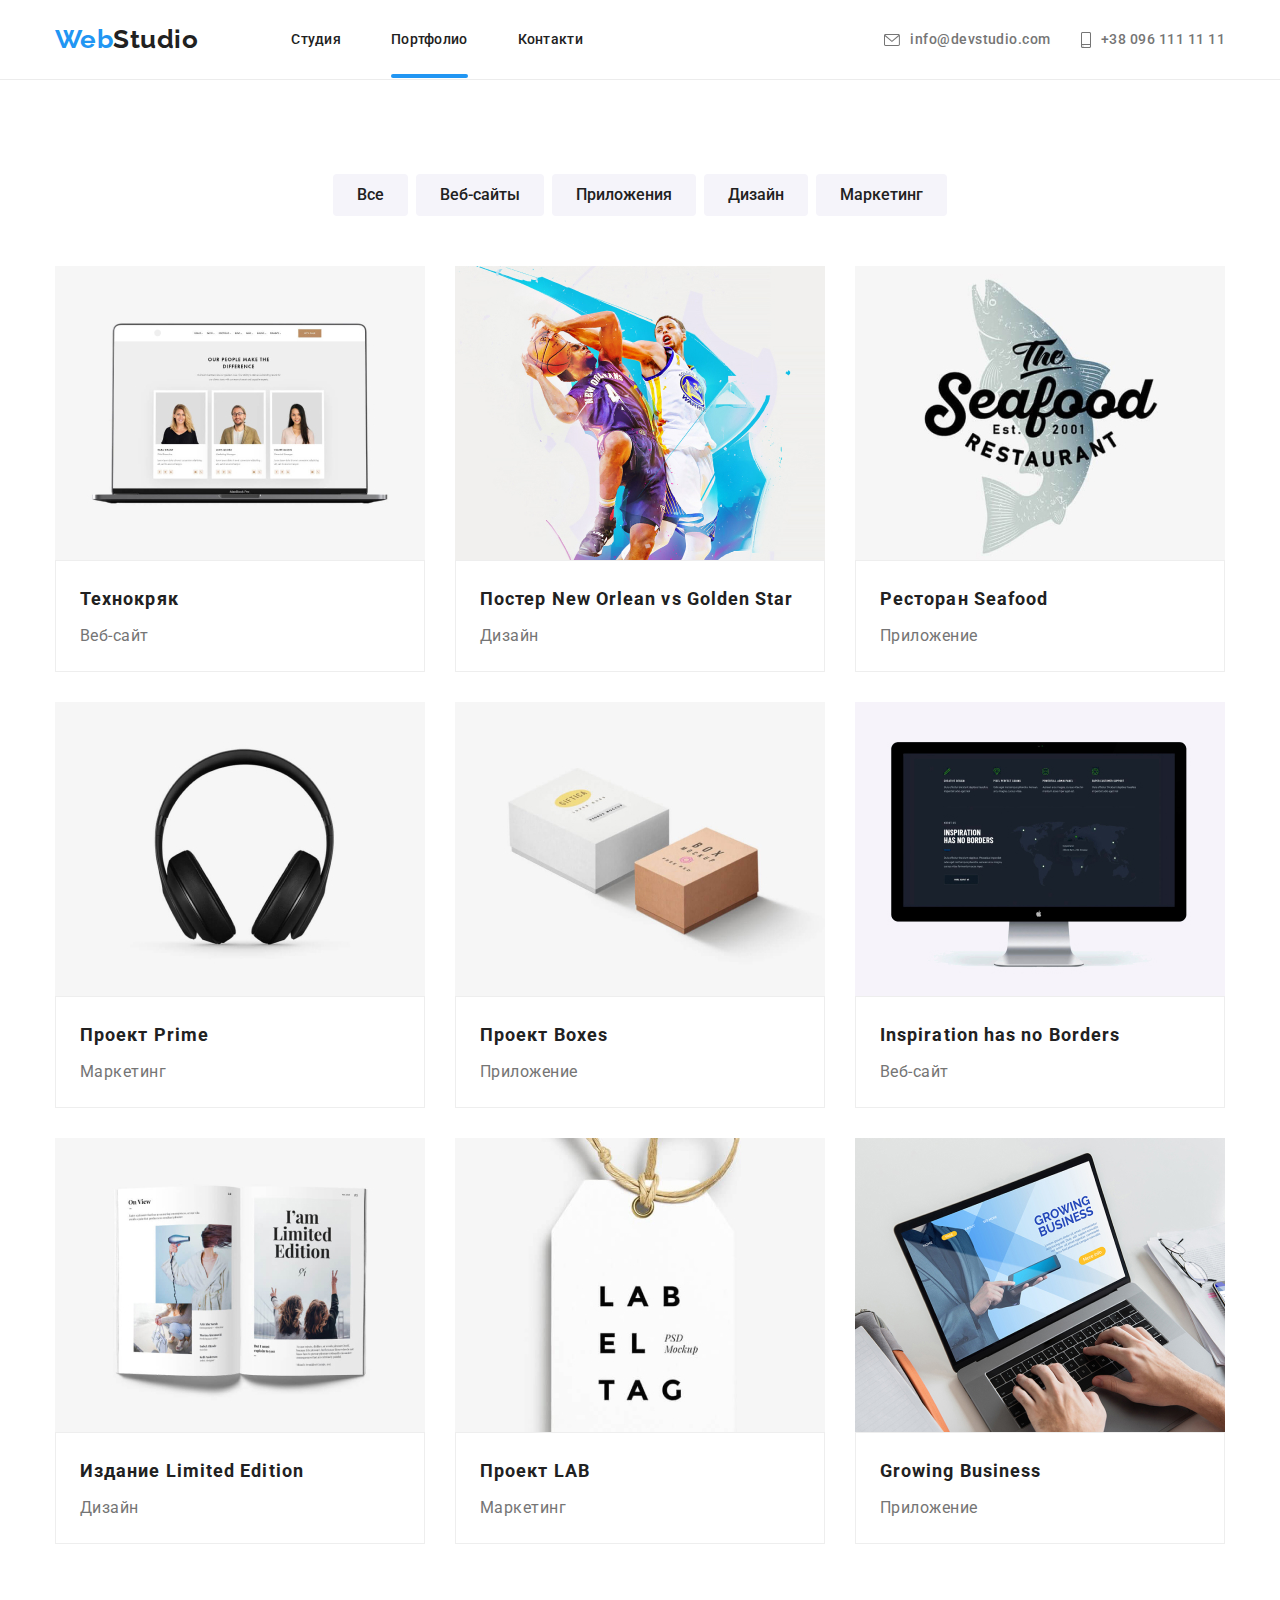
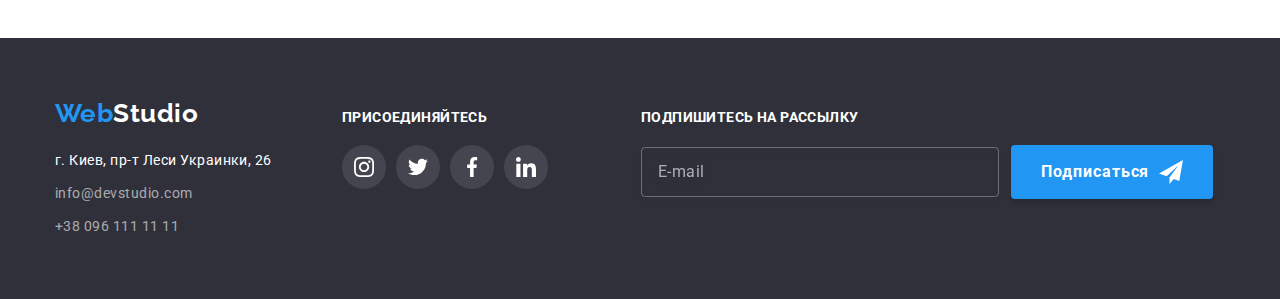
==== commit 218b6e60: "Update portfolio.html" ====
--- a/portfolio.html
+++ b/portfolio.html
@@ -237,14 +237,14 @@
                 </div>
                 <address>
                     <ul class="list">
-                        <li class="adress office">
-                            <a href="#" class="link">г. Киев, пр-т Леси Украинки, 26</a>
+                        <li class="adress">
+                            <a href="#" class="link adress">г. Киев, пр-т Леси Украинки, 26</a>
                         </li>
                         <li class="adress">
-                            <a href="mailto:info@devstudio.com" class="link">info@devstudio.com</a>
+                            <a href="mailto:info@devstudio.com" class="link adress adress-cont">info@devstudio.com</a>
                         </li>
-                        <li class="adress adress-phone">
-                            <a href="tel:+380961111111" class="link">+38 096 111 11 11</a>
+                        <li class="adress">
+                            <a href="tel:+380961111111" class="link adress adress-cont">+38 096 111 11 11</a>
                         </li>
                     </ul>
                 </address>
@@ -287,9 +287,9 @@
                 <div class="footer-mail-button">
                     <label class="footer-msg" for="mail"></label>
                     <input type="email" class="footer-mail" name="mail" id="mail" placeholder="E-mail">
-                    <button type="submit" class="footer-btn">Подписаться
+                    <button type="submit" class="button footer-btn">Подписаться
                         <svg class="footer-btn-icon" width="24" height="24">
-                            <use href="/image/sprite.svg#icon-send"></use>
+                            <use href="./image/sprite.svg#icon-send"></use>
                         </svg>
                     </button>
                 </div>
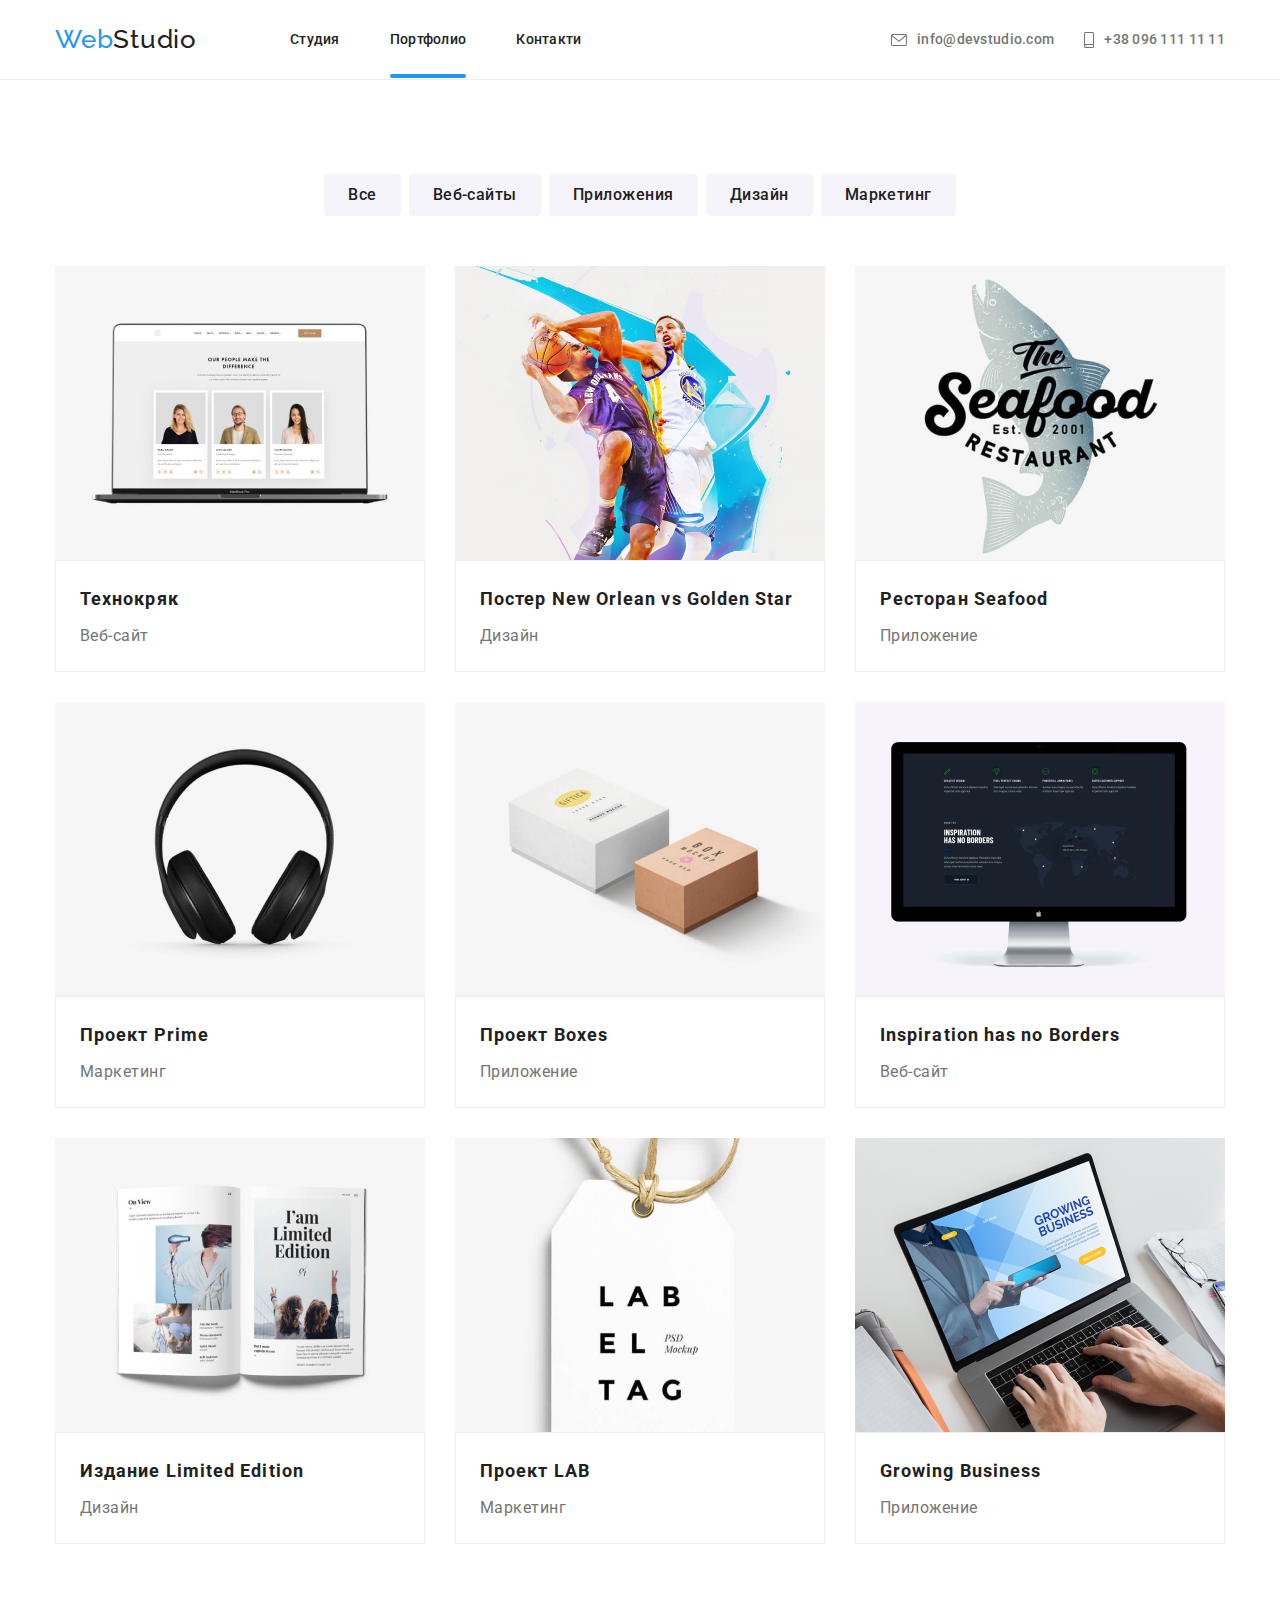
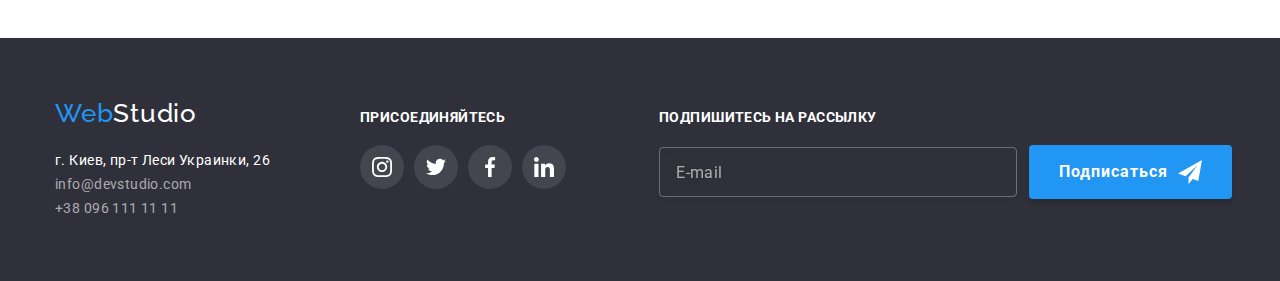
==== commit 327ef01e: "i think thats all" ====
--- a/portfolio.html
+++ b/portfolio.html
@@ -16,33 +16,36 @@
 
 <body>
     <header class="header-border">
-        <div class="container header-flex">
-            <div class="logo-flex">
-                <a href="./index.html" class="link logo"><span class="web">Web</span><span
-                        class="studio">Studio</span></a>
+        <div class="header container">
+            <div class="logo">
+                <a href="./index.html" class="logo__link link">
+                    <span class="web">Web</span>
+                    <span class="studio">Studio</span>
+                </a>
             </div>
             <nav class="navmenu">
                 <ul class="mkey list">
-                    <li class="nkey">
-                        <a href="./index.html" class="link header-link">Студия</a>
-                    </li>
-                    <li class="nkey">
-                        <a href="./portfolio.html" class="link header-link current">Портфолио</a>
-                    </li>
-                    <li class="nkey">
-                        <a href="#" class="link header-link">Контакти</a>
+                    <li class="mkey__item">
+                        <a href="./index.html" class="mkey__link link">Студия</a>
+                    </li>
+                    <li class="mkey__item">
+                        <a href="./portfolio.html" class="mkey__link link current">Портфолио</a>
+                    </li>
+                    <li class="mkey__item">
+                        <a href="#" class="mkey__link link">Контакти</a>
                     </li>
                 </ul>
             </nav>
             <ul class="contacts list">
-                <li class="contacts-item">
-                    <a href="mailto:info@devstudio.com" class="link contacts-link"><svg class="contacts-icon" width="16"
-                            height="12">
+                <li class="contacts__item">
+                    <a href="mailto:info@devstudio.com" class="contacts__link link">
+                        <svg class="contacts__icon" width="16" height="12">
                             <use href="./image/sprite.svg#icon-mail"></use>
                         </svg>info@devstudio.com</a>
                 </li>
-                <li class="contacts-item">
-                    <a href="tel:+380961111111" class="link contacts-link"><svg class="contacts-icon" width="10" height="16">
+                <li class="contacts__item">
+                    <a href="tel:+380961111111" class="contacts__link link">
+                        <svg class="contacts__icon" width="10" height="16">
                             <use href="./image/sprite.svg#icon-smartphone"></use>
                         </svg>+38 096 111 11 11</a>
                 </li>
@@ -50,179 +53,170 @@
         </div>
     </header>
     <main>
-        <section class="main-container">
+        <section class="section">
             <div class="container">
                 <h1 class="visually-hidden">Наши работы</h1>
-                <ul class="list container-mainbox">
-                    <li class="fkey">
-                        <button type="button" class="portfolio-button">Все</button>
-                    </li>
-                    <li class="fkey">
-                        <button type="button" class="portfolio-button">Веб-сайты</button>
-                    </li>
-                    <li class="fkey">
-                        <button type="button" class="portfolio-button">Приложения</button>
-                    </li>
-                    <li class="fkey">
-                        <button type="button" class="portfolio-button">Дизайн</button>
-                    </li>
-                    <li class="fkey">
-                        <button type="button" class="portfolio-button">Маркетинг</button>
+                <ul class="list portfolio-key">
+                    <li class="portfolio-key__list">
+                        <button type="button" class="portfolio-key__button">Все</button>
+                    </li>
+                    <li class="portfolio-key__list">
+                        <button type="button" class="portfolio-key__button">Веб-сайты</button>
+                    </li>
+                    <li class="portfolio-key__list">
+                        <button type="button" class="portfolio-key__button">Приложения</button>
+                    </li>
+                    <li class="portfolio-key__list">
+                        <button type="button" class="portfolio-key__button">Дизайн</button>
+                    </li>
+                    <li class="portfolio-key__list">
+                        <button type="button" class="portfolio-key__button">Маркетинг</button>
                     </li>
                 </ul>
                 <ul class="allworks list">
-                    <li class="allworks-item">
-                        <div class="card-item">
-                            <a href="" class="link card">
-                                <div class="allworks-decor">
-                                    <img src="image/technoquack.jpg" alt="Ноутбук на экране которого изображены портфолио 2 девушек и мужчины" width="370"
-                                        height="294">
-                                    <p class="allworks-decor-text">Технокряк это современная площадка распространения коронавируса. Компании используют эту
-                                        платформу для цифрового
-                                        шпионажа и атак на защищённые сервера конкурентов.</p>
-                                </div>
-                                <div class="allworks-text">
-                                    <h2>Технокряк</h2>
-                                    <p>Веб-сайт</p>
-                                </div>
-                            </a>
-                        </div>
-                    </li>
-                    <li class="allworks-item">
-                        <div class="card-item">
-                            <a href="" class="link card">
-                                <div class="allworks-decor">
-                                    <img src="image/poster.jpg" alt="Арт с двумя баскетболистами с мячем в прыжке" width="370"></img>
-                                    <p class="allworks-decor-text">Технокряк это современная площадка распространения коронавируса. Компании используют
-                                        эту
-                                        платформу для цифрового
-                                        шпионажа и атак на защищённые сервера конкурентов.</p>
-                                </div>
-                                <div class="allworks-text">
-                                    <h2>Постер New Orlean vs Golden Star</h2>
-                                    <p>Дизайн</p>
-                                </div>
-                            </a>
-                        </div>
-                    </li>
-                    <li class="allworks-item">
-                        <div class="card-item">
-                            <a href="" class="link card">
-                                <div class="allworks-decor">
-                                    <img src="image/restaurant.jpg" alt="Логотип морского ресторана с изображением рыбы" width="370"></img>
-                                    <p class="allworks-decor-text">Технокряк это современная площадка распространения коронавируса. Компании используют
-                                        эту
-                                        платформу для цифрового
-                                        шпионажа и атак на защищённые сервера конкурентов.</p>
-                                </div>
-                                <div class="allworks-text">
-                                    <h2>Ресторан Seafood</h2>
-                                    <p>Приложение</p>
-                                </div>
-                            </a>
-                        </div>
-                    </li>
-                    <li class="allworks-item">
-                        <div class="card-item">
-                            <a href="" class="link card">
-                                <div class="allworks-decor">
-                                    <img src="image/prime.jpg" alt="Большие чёрные наушники" width="370"></img>
-                                    <p class="allworks-decor-text">Технокряк это современная площадка распространения коронавируса. Компании используют
-                                        эту
-                                        платформу для цифрового
-                                        шпионажа и атак на защищённые сервера конкурентов.</p>
-                                </div>
-                                <div class="allworks-text">
-                                    <h2>Проект Prime</h2>
-                                    <p>Маркетинг</p>
-                                </div>
-                            </a>
-                        </div>
-                    </li>
-                    <li class="allworks-item">
-                        <div class="card-item">
-                            <a href="" class="link card">
-                                <div class="allworks-decor">
-                                    <img src="image/boxes.jpg" alt="Две коробки" width="370"></img>
-                                    <p class="allworks-decor-text">Технокряк это современная площадка распространения коронавируса. Компании используют
-                                        эту
-                                        платформу для цифрового
-                                        шпионажа и атак на защищённые сервера конкурентов.</p>
-                                </div>
-                                <div class="allworks-text">
-                                    <h2>Проект Boxes</h2>
-                                    <p>Приложение</p>
-                                </div>
-                            </a>
-                        </div>
-                    </li>
-                    <li class="allworks-item">
-                        <div class="card-item">
-                            <a href="" class="link card">
-                                <div class="allworks-decor">
-                                    <img src="image/bordersite.jpg" alt="Экран компьтера на котором открыта карта мира" width="370"></img>
-                                    <p class="allworks-decor-text">Технокряк это современная площадка распространения коронавируса. Компании используют
-                                        эту
-                                        платформу для цифрового
-                                        шпионажа и атак на защищённые сервера конкурентов.</p>
-                                </div>
-                                <div class="allworks-text">
-                                    <h2>Inspiration has no Borders</h2>
-                                    <p>Веб-сайт</p>
-                                </div>
-                            </a>
-                        </div>
-                    </li>
-                    <li class="allworks-item">
-                        <div class="card-item">
-                            <a href="" class="link card">
-                                <div class="allworks-decor">
-                                    <img src="image/edition.jpg" alt="Книга с фотографиями" width="370"></img>
-                                    <p class="allworks-decor-text">Технокряк это современная площадка распространения коронавируса. Компании используют
-                                        эту
-                                        платформу для цифрового
-                                        шпионажа и атак на защищённые сервера конкурентов.</p>
-                                </div>
-                                <div class="allworks-text">
-                                    <h2>Издание Limited Edition</h2>
-                                    <p>Дизайн</p>
-                                </div>
-                            </a>
-                        </div>
-                    </li>
-                    <li class="allworks-item">
-                        <div class="card-item">
-                            <a href="" class="link card">
-                                <div class="allworks-decor">
-                                    <img src="image/lab.jpg" alt="Бирка с названием магазина" width="370"></img>
-                                    <p class="allworks-decor-text">Технокряк это современная площадка распространения коронавируса. Компании используют
-                                        эту
-                                        платформу для цифрового
-                                        шпионажа и атак на защищённые сервера конкурентов.</p>
-                                </div>
-                                <div class="allworks-text">
-                                    <h2>Проект LAB</h2>
-                                    <p>Маркетинг</p>
-                                </div>
-                            </a>
-                        </div>
-                    </li>
-                    <li class="allworks-item">
-                        <div class="card-item">
-                            <a href="" class="link card">
-                                <div class="allworks-decor">
-                                    <img src="image/growbus.jpg" alt="Руки человека который работает за ноутбуком" width="370"></img>
-                                    <p class="allworks-decor-text">Технокряк это современная площадка распространения коронавируса. Компании используют
-                                        эту
-                                        платформу для цифрового
-                                        шпионажа и атак на защищённые сервера конкурентов.</p>
-                                </div>
-                                <div class="allworks-text">
-                                    <h2>Growing Business</h2>
-                                    <p>Приложение</p>
-                                </div>
-                            </a>
-                        </div>
+                    <li class="allworks__list">
+                        <a href="" class="allworks__link link">
+                            <div class="allworks__card">
+                                <img src="image/technoquack.jpg"
+                                    alt="Ноутбук на экране которого изображены портфолио 2 девушек и мужчины" width="370" height="294">
+                                <p class="allworks__text">Технокряк это современная площадка распространения коронавируса. Компании
+                                    используют эту
+                                    платформу для цифрового
+                                    шпионажа и атак на защищённые сервера конкурентов.</p>
+                            </div>
+                            <div class="card-text">
+                                <h2 class="card-text__title">Технокряк</h2>
+                                <p class="card-text__pretitle">Веб-сайт</p>
+                            </div>
+                        </a>
+                    </li>
+                    <li class="allworks__list">
+                        <a href="" class="allworks__link link">
+                            <div class="allworks__card">
+                                <img src="image/poster.jpg" alt="Арт с двумя баскетболистами с мячем в прыжке" width="370"></img>
+                                <p class="allworks__text">Технокряк это современная площадка распространения коронавируса. Компании
+                                    используют
+                                    эту
+                                    платформу для цифрового
+                                    шпионажа и атак на защищённые сервера конкурентов.</p>
+                            </div>
+                            <div class="card-text">
+                                <h2 class="card-text__title">Постер New Orlean vs Golden Star</h2>
+                                <p class="card-text__pretitle">Дизайн</p>
+                            </div>
+                        </a>
+                    </li>
+                    <li class="allworks__list">
+                        <a href="" class="allworks__link link">
+                            <div class="allworks__card">
+                                <img src="image/restaurant.jpg" alt="Логотип морского ресторана с изображением рыбы" width="370"></img>
+                                <p class="allworks__text">Технокряк это современная площадка распространения коронавируса. Компании
+                                    используют
+                                    эту
+                                    платформу для цифрового
+                                    шпионажа и атак на защищённые сервера конкурентов.</p>
+                            </div>
+                            <div class="card-text">
+                                <h2 class="card-text__title">Ресторан Seafood</h2>
+                                <p class="card-text__pretitle">Приложение</p>
+                            </div>
+                        </a>
+                    </li>
+                    <li class="allworks__list">
+                        <a href="" class="allworks__link link">
+                            <div class="allworks__card">
+                                <img src="image/prime.jpg" alt="Большие чёрные наушники" width="370"></img>
+                                <p class="allworks__text">Технокряк это современная площадка распространения коронавируса. Компании
+                                    используют
+                                    эту
+                                    платформу для цифрового
+                                    шпионажа и атак на защищённые сервера конкурентов.</p>
+                            </div>
+                            <div class="card-text">
+                                <h2 class="card-text__title">Проект Prime</h2>
+                                <p class="card-text__pretitle">Маркетинг</p>
+                            </div>
+                        </a>
+                    </li>
+                    <li class="allworks__list">
+                        <a href="" class="allworks__link link">
+                            <div class="allworks__card">
+                                <img src="image/boxes.jpg" alt="Две коробки" width="370"></img>
+                                <p class="allworks__text">Технокряк это современная площадка распространения коронавируса. Компании
+                                    используют
+                                    эту
+                                    платформу для цифрового
+                                    шпионажа и атак на защищённые сервера конкурентов.</p>
+                            </div>
+                            <div class="card-text">
+                                <h2 class="card-text__title">Проект Boxes</h2>
+                                <p class="card-text__pretitle">Приложение</p>
+                            </div>
+                        </a>
+                    </li>
+                    <li class="allworks__list">
+                        <a href="" class="allworks__link link">
+                            <div class="allworks__card">
+                                <img src="image/bordersite.jpg" alt="Экран компьтера на котором открыта карта мира" width="370"></img>
+                                <p class="allworks__text">Технокряк это современная площадка распространения коронавируса. Компании
+                                    используют
+                                    эту
+                                    платформу для цифрового
+                                    шпионажа и атак на защищённые сервера конкурентов.</p>
+                            </div>
+                            <div class="card-text">
+                                <h2 class="card-text__title">Inspiration has no Borders</h2>
+                                <p class="card-text__pretitle">Веб-сайт</p>
+                            </div>
+                        </a>
+                    </li>
+                    <li class="allworks__list">
+                        <a href="" class="allworks__link link">
+                            <div class="allworks__card">
+                                <img src="image/edition.jpg" alt="Книга с фотографиями" width="370"></img>
+                                <p class="allworks__text">Технокряк это современная площадка распространения коронавируса. Компании
+                                    используют
+                                    эту
+                                    платформу для цифрового
+                                    шпионажа и атак на защищённые сервера конкурентов.</p>
+                            </div>
+                            <div class="card-text">
+                                <h2 class="card-text__title">Издание Limited Edition</h2>
+                                <p class="card-text__pretitle">Дизайн</p>
+                            </div>
+                        </a>
+                    </li>
+                    <li class="allworks__list">
+                        <a href="" class="allworks__link link">
+                            <div class="allworks__card">
+                                <img src="image/lab.jpg" alt="Бирка с названием магазина" width="370"></img>
+                                <p class="allworks__text">Технокряк это современная площадка распространения коронавируса. Компании
+                                    используют
+                                    эту
+                                    платформу для цифрового
+                                    шпионажа и атак на защищённые сервера конкурентов.</p>
+                            </div>
+                            <div class="card-text">
+                                <h2 class="card-text__title">Проект LAB</h2>
+                                <p class="card-text__pretitle">Маркетинг</p>
+                            </div>
+                        </a>
+                    </li>
+                    <li class="allworks__list">
+                        <a href="" class="allworks__link link">
+                            <div class="allworks__card">
+                                <img src="image/growbus.jpg" alt="Руки человека который работает за ноутбуком" width="370"></img>
+                                <p class="allworks__text">Технокряк это современная площадка распространения коронавируса. Компании
+                                    используют
+                                    эту
+                                    платформу для цифрового
+                                    шпионажа и атак на защищённые сервера конкурентов.</p>
+                            </div>
+                            <div class="card-text">
+                                <h2 class="card-text__title">Growing Business</h2>
+                                <p class="card-text__pretitle">Приложение</p>
+                            </div>
+                        </a>
                     </li>
                 </ul>
             </div>
@@ -230,51 +224,53 @@
     </main>
     <footer class="basement footer-container">
         <div class="container line-footer">
-            <div class="container-contact">
-                <div class="footer-logo">
-                    <a href="/index.html" class="link logo"><span class="web">Web</span><span
-                            class="studio fwhite">Studio</span></a>
+            <div class="footer-contact">
+                <div class="logo footer-logo">
+                    <a href="./index.html" class="logo__link link">
+                        <span class="web">Web</span>
+                        <span class="fwhite">Studio</span>
+                    </a>
                 </div>
                 <address>
-                    <ul class="list">
-                        <li class="adress">
-                            <a href="#" class="link adress">г. Киев, пр-т Леси Украинки, 26</a>
+                    <ul class="adress list">
+                        <li class="adress__item">
+                            <a href="#" class="adress__link link">г. Киев, пр-т Леси Украинки, 26</a>
                         </li>
-                        <li class="adress">
-                            <a href="mailto:info@devstudio.com" class="link adress adress-cont">info@devstudio.com</a>
+                        <li class="adress__item">
+                            <a href="mailto:info@devstudio.com" class="adress__link adress-cont link">info@devstudio.com</a>
                         </li>
-                        <li class="adress">
-                            <a href="tel:+380961111111" class="link adress adress-cont">+38 096 111 11 11</a>
+                        <li class="adress__item">
+                            <a href="tel:+380961111111" class="adress__link adress-cont link">+38 096 111 11 11</a>
                         </li>
                     </ul>
                 </address>
             </div>
             <div class="footer-social">
                 <h3 class="footer-title">присоединяйтесь</h3>
-                <ul class="footer-social-list list">
-                    <li class="footer-social-item">
-                        <a href="#" class="footer-social-link">
+                <ul class="footer-social__list list">
+                    <li class="footer-social__item">
+                        <a href="#" class="footer-social__link">
                             <svg class="" width="20" height="20">
                                 <use href="./image/sprite.svg#icon-logo-instagram"></use>
                             </svg>
                         </a>
                     </li>
-                    <li class="footer-social-item">
-                        <a href="#" class="footer-social-link">
+                    <li class="footer-social__item">
+                        <a href="#" class="footer-social__link">
                             <svg class="" width="20" height="20">
                                 <use href="./image/sprite.svg#icon-logo-twiter"></use>
                             </svg>
                         </a>
                     </li>
-                    <li class="footer-social-item">
-                        <a href="#" class="footer-social-link">
+                    <li class="footer-social__item">
+                        <a href="#" class="footer-social__link">
                             <svg class="" width="20" height="20">
                                 <use href="./image/sprite.svg#icon-logo-facebook"></use>
                             </svg>
                         </a>
                     </li>
-                    <li class="footer-social-item">
-                        <a href="#" class="footer-social-link">
+                    <li class="footer-social__item">
+                        <a href="#" class="footer-social__link">
                             <svg class="" width="20" height="20">
                                 <use href="./image/sprite.svg#icon-logo-linkedin"></use>
                             </svg>
@@ -282,13 +278,13 @@
                     </li>
                 </ul>
             </div>
-            <div class="footer-mail-container">
+            <div class="footer-mail">
                 <h3 class="footer-title">Подпишитесь на рассылку</h3>
-                <div class="footer-mail-button">
-                    <label class="footer-msg" for="mail"></label>
-                    <input type="email" class="footer-mail" name="mail" id="mail" placeholder="E-mail">
-                    <button type="submit" class="button footer-btn">Подписаться
-                        <svg class="footer-btn-icon" width="24" height="24">
+                <div class="footer-mail__button">
+                    <label class="footer-mail__label" for="mail"></label>
+                    <input type="email" class="footer-mail__input" name="mail" id="mail" placeholder="E-mail">
+                    <button type="submit" class="button footer__button">Подписаться
+                        <svg class="footer-mail__icon" width="24" height="24">
                             <use href="./image/sprite.svg#icon-send"></use>
                         </svg>
                     </button>
--- a/css/main.css
+++ b/css/main.css
@@ -72,33 +72,32 @@
   text-align: center;
 }
 
-.hero-btn {
+.hero__button {
   margin: 0 auto;
   padding: 10px 32px;
 }
 
-.footer-btn {
+.footer__button {
   margin: 0 auto;
   padding: 10px 28px;
 }
 
-.modal-btn {
+.modal-button {
   margin: 0 auto;
   margin-top: 30px;
   padding: 10px 55px;
 }
 
 .button {
-  font-family: inherit;
+  display: flex;
+  align-items: center;
+  text-align: center;
+  font-size: 16px;
+  font-weight: 700;
   line-height: calc(30 / 16);
-  font-weight: 700;
-  font-size: 16px;
+  letter-spacing: 0.06em;
   background-color: var(--accent-color);
   color: var(--primary-white-color);
-  letter-spacing: 0.06em;
-  display: flex;
-  align-items: center;
-  text-align: center;
   border-color: transparent;
   border-radius: 4px;
   box-shadow: 0px 4px 4px rgba(0, 0, 0, 0.15);
@@ -133,7 +132,7 @@
   padding: 40px;
 }
 
-.modal-close {
+.modal__close {
   position: absolute;
   top: 8px;
   right: 8px;
@@ -143,41 +142,41 @@
   width: 30px;
   height: 30px;
   display: flex;
-  justify-content: center;
-  align-items: center;
+  align-items: center;
+  justify-content: center;
   transition: fill 250ms cubic-bezier(0.4, 0, 0.2, 1);
   border: 1px solid rgba(0, 0, 0, 0.1);
   cursor: pointer;
 }
 
-.modal-close:hover, .modal-close:focus {
+.modal__close:hover, .modal__close:focus {
   fill: #2196f3;
 }
 
 .modal-title {
+  font-size: 20px;
   font-weight: 700;
-  font-size: 20px;
-  line-height: calc(23 / 20);
+  line-height: 1.15;
+  letter-spacing: 0.03em;
   text-align: center;
-  letter-spacing: 0.03em;
   color: var(--primary-text-color);
   margin-bottom: 12px;
 }
 
-.modal-label {
+.modal-field__label {
+  font-size: 12px;
   font-weight: 400;
-  font-size: 12px;
-  line-height: calc(14 / 12);
+  line-height: 1.16;
   letter-spacing: 0.01em;
   color: #757575;
 }
 
-.modal-wrapper {
+.modal-field__wrapper {
   position: relative;
   margin-top: 4px;
 }
 
-.modal-input {
+.modal-field__input {
   width: 100%;
   height: 40px;
   padding-left: 42px;
@@ -186,24 +185,24 @@
   border-radius: 4px;
   margin-bottom: 10px;
   display: flex;
-  justify-content: center;
-  align-items: center;
+  align-items: center;
+  justify-content: center;
   transition: border-color 250ms cubic-bezier(0.4, 0, 0.2, 1);
 }
 
-.modal-input:hover, .modal-input:focus {
+.modal-field__input:hover, .modal-field__input:focus {
   border-color: var(--accent-color);
 }
 
-.modal-input:hover + .modal-icon {
+.modal-field__input:hover + .modal-field__icon {
   fill: var(--accent-color);
 }
 
-.modal-input:focus + .modal-icon {
+.modal-field__input:focus + .modal-field__icon {
   fill: var(--accent-color);
 }
 
-.modal-icon {
+.modal-field__icon {
   display: block;
   position: absolute;
   margin-left: 14px;
@@ -211,7 +210,11 @@
   transform: translateY(-50%);
 }
 
-.modal-area-text {
+.modal-area {
+  margin-bottom: 20px;
+}
+
+.modal-area__text {
   height: 96px;
   width: 100%;
   margin-top: 4px;
@@ -221,21 +224,32 @@
   resize: none;
   outline: none;
   transition: border-color 250ms cubic-bezier(0.4, 0, 0.2, 1);
+  font-size: 14px;
   font-weight: 400;
+  line-height: 1.14;
+  letter-spacing: 0.01em;
+}
+
+.modal-area__text:hover, .modal-area__text:focus {
+  border-color: #2196f3;
+}
+
+.modal-area__text::placeholder {
+  color: rgba(117, 117, 117, 0.5);
+}
+
+.modal-checkbox__label {
+  display: flex;
+  align-items: center;
+  justify-content: center;
   font-size: 14px;
-  line-height: calc(16 / 14);
-  letter-spacing: 0.01em;
-}
-
-.modal-area-text:hover, .modal-area-text:focus {
-  border-color: #2196f3;
-}
-
-.modal-area-text::placeholder {
-  color: rgba(117, 117, 117, 0.5);
-}
-
-.modal-span {
+  font-weight: 400;
+  line-height: 1.71;
+  letter-spacing: 0.03em;
+  color: #757575;
+}
+
+.modal-checkbox__span {
   width: 15px;
   height: 16px;
   border: 1px solid var(--primary-text-color);
@@ -247,33 +261,18 @@
   margin-right: 8px;
 }
 
-.modal-checkbox {
-  margin-bottom: 20px;
-}
-
-.modal-check-text {
-  display: flex;
-  justify-content: center;
-  align-items: center;
-  font-weight: 400;
-  font-size: 14px;
-  line-height: calc(24 / 14);
-  letter-spacing: 0.03em;
-  color: #757575;
-}
-
-.modal-check-text a {
+.modal-checkbox__link {
   color: var(--accent-color);
   text-decoration-skip-ink: none;
 }
 
 /* ?  - не знал как сделать */
-.policy:checked + .modal-check-text span {
+.modal-checkbox__input:checked + .modal-checkbox__label .modal-checkbox__span {
   background-color: var(--accent-color);
   border: none;
 }
 
-.policy:checked + .modal-check-text .chek-icon {
+.modal-checkbox__input:checked + .modal-checkbox__label .modal-checkbox__icon {
   fill: #ffffff;
 }
 
@@ -281,7 +280,7 @@
   border-bottom: 1px solid #ececec;
 }
 
-.header-flex {
+.header {
   display: flex;
   justify-content: space-between;
   align-items: center;
@@ -289,48 +288,55 @@
   padding-bottom: 24px;
 }
 
-.logo-flex {
-  display: inline-block;
+.logo {
   margin-right: 93px;
 }
 
-.logo > span {
+.logo__link {
   font-family: "Raleway", sans-serif;
+  display: flex;
+  align-items: center;
+  justify-content: center;
   font-size: 26px;
-  font-weight: 700;
+  font-weight: 500;
   line-height: 1.2;
-}
-
-.web {
+  letter-spacing: 0.03em;
+}
+
+.logo__link .web {
   color: var(--accent-color);
 }
 
-.studio {
+.logo__link .studio {
   color: var(--primary-text-color);
 }
 
-.fwhite {
+.logo__link .fwhite {
   color: var(--primary-white-color);
 }
 
-.nkey {
+.mkey {
+  display: flex;
+}
+
+.mkey__item {
   margin-right: 50px;
 }
 
-.nkey:last-child {
+.mkey__item:last-child {
   margin-right: 0;
 }
 
-.header-link {
+.mkey__link {
   color: var(--primary-text-color);
   font-size: 14px;
   font-weight: 500;
   line-height: 1.14;
   letter-spacing: 0.02em;
-  transform: color 250ms cubic-bezier(0.4, 0, 0.2, 1);
-}
-
-.header-link:hover, .header-link:focus {
+  transition: color 250ms cubic-bezier(0.4, 0, 0.2, 1);
+}
+
+.mkey__link:hover, .mkey__link:focus {
   color: var(--accent-color);
 }
 
@@ -339,38 +345,34 @@
   margin-left: auto;
 }
 
-.contacts-link {
-  display: flex;
-  align-items: center;
-  justify-content: center;
-  fill: var(--secondary-text-color);
-  color: var(--secondary-text-color);
+.contacts__item {
+  margin-right: 30px;
+}
+
+.contacts__item:last-child {
+  margin-right: 0;
+}
+
+.contacts__link {
+  display: flex;
+  align-items: center;
+  justify-content: center;
   font-size: 14px;
   font-weight: 500;
   line-height: 1.14;
-  transform: fill 250ms cubic-bezier(0.4, 0, 0.2, 1);
-  transform: color 250ms cubic-bezier(0.4, 0, 0.2, 1);
-}
-
-.contacts-link:hover, .contacts-link:focus {
+  letter-spacing: 0.02em;
+  fill: var(--secondary-text-color);
+  color: var(--secondary-text-color);
+  transition: fill 250ms cubic-bezier(0.4, 0, 0.2, 1), color 250ms cubic-bezier(0.4, 0, 0.2, 1);
+}
+
+.contacts__link:hover, .contacts__link:focus {
+  fill: var(--accent-color);
   color: var(--accent-color);
-  fill: var(--accent-color);
-}
-
-.contacts-icon {
+}
+
+.contacts__icon {
   margin-right: 10px;
-}
-
-.contacts-item {
-  margin-right: 30px;
-}
-
-.contacts-item:last-child {
-  margin-right: 0;
-}
-
-.mkey {
-  display: flex;
 }
 
 .current {
@@ -386,10 +388,6 @@
   height: 4px;
   background-color: #2196f3;
   border-radius: 2px;
-}
-
-.hero-container {
-  padding: 200px 0;
 }
 
 .hero {
@@ -404,7 +402,11 @@
   background-size: cover;
 }
 
-.hero-title {
+.hero__container {
+  padding: 200px 0;
+}
+
+.hero__title {
   color: var(--primary-white-color);
   font-size: 44px;
   font-weight: 900;
@@ -415,139 +417,143 @@
   margin-bottom: 30px;
 }
 
-.peculiarities-flex {
-  display: flex;
-}
-
-.detail {
+.peculiarities {
+  display: flex;
+}
+
+.peculiarities__detail {
   margin-right: 30px;
   display: flex;
   flex-direction: column;
 }
 
-.detail:last-child {
+.peculiarities__detail:last-child {
   margin-right: 0;
 }
 
-.detail p {
-  color: var(--secondary-text-color);
-  font-size: 14px;
-  line-height: 1.71;
-}
-
-.item {
+.peculiarities__card {
   background: #f5f4fa;
   border-radius: 4px;
   height: 120px;
   margin-bottom: 30px;
   display: flex;
-  justify-content: center;
-  align-items: center;
-}
-
-.pcaption {
+  align-items: center;
+  justify-content: center;
+}
+
+.peculiarities__title {
   color: var(--primary-text-color);
   font-size: 14px;
+  font-weight: 700;
   line-height: 1.14;
+  letter-spacing: 0.03em;
   text-transform: uppercase;
   margin-bottom: 10px;
 }
 
-.section-ourwork {
+.peculiarities__text {
+  color: var(--secondary-text-color);
+  font-size: 14px;
+  font-weight: 400;
+  line-height: 1.71;
+  letter-spacing: 0.03em;
+}
+
+.work {
   padding-top: 0;
 }
 
-.ourwork-flex {
-  display: flex;
-}
-
-.ourwork-flex-item {
-  display: flex;
+.ourwork__list {
+  display: flex;
+}
+
+.ourwork__item {
+  display: flex;
+  align-items: center;
+  justify-content: center;
   text-align: center;
-  align-items: center;
-  justify-content: center;
   margin-right: 30px;
   position: relative;
 }
 
-.ourwork-flex-item:last-child {
+.ourwork__item:last-child {
   margin-right: 0;
 }
 
-.ourwork-text {
+.ourwork__text {
   padding: 27px 0;
   position: absolute;
   width: 100%;
   min-height: 70px;
   bottom: 0;
   background-color: rgba(47, 48, 58, 0.8);
-  font-weight: bold;
   font-size: 14px;
-  line-height: calc(16 / 14);
+  font-weight: 700;
+  line-height: 1.14;
+  letter-spacing: 0.03em;
   text-align: center;
-  letter-spacing: 0.03em;
   text-transform: uppercase;
   color: var(--primary-white-color);
   cursor: default;
 }
 
+.team {
+  background: #f5f4fa;
+}
+
 .ourteam {
-  background: #f5f4fa;
-}
-
-.ourteam-flex {
-  display: flex;
-}
-
-.ourteam-item {
+  display: flex;
+}
+
+.ourteam__list {
   margin-right: 30px;
 }
 
-.ourteam-item:last-child {
+.ourteam__list:last-child {
   margin-right: 0;
 }
 
-.ourteam-text {
-  padding: 30px 0;
-}
-
-.ourteam-employee {
+.ourteam__employee {
   background-color: var(--primary-white-color);
   box-shadow: 0px 1px 3px rgba(0, 0, 0, 0.12), 0px 1px 1px rgba(0, 0, 0, 0.14), 0px 2px 1px rgba(0, 0, 0, 0.2);
   border-radius: 0px 0px 4px 4px;
 }
 
-.fsname {
+.ourteam__text {
+  font-size: 16px;
+  font-weight: 400;
+  line-height: 1.18;
+  letter-spacing: 0.03em;
+  text-align: center;
+  padding: 30px 0;
+}
+
+.ourteam__firsname {
   color: var(--primary-text-color);
-  font-size: 16px;
   font-weight: 500;
-  line-height: 1.18;
-  text-align: center;
   margin-bottom: 10px;
 }
 
-.post {
+.ourteam__post {
   color: var(--secondary-text-color);
-  line-height: 1.18;
-  text-align: center;
   margin-bottom: 16px;
 }
 
-.ourteam-list {
-  display: flex;
-  align-items: center;
-  justify-content: center;
-}
-
 .ourteam-social {
+  display: flex;
+  align-items: center;
+  justify-content: center;
+}
+
+.ourteam-social__item {
   margin-right: 10px;
 }
 
-.ourteam-social:last-child {
+.ourteam-social__item:last-child {
   margin-right: 0;
 }
 
-.social-team-link {
+.ourteam-social__link {
   width: 44px;
   height: 44px;
   border-radius: 50%;
@@ -555,62 +561,53 @@
   align-items: center;
   justify-content: center;
   fill: #afb1b8;
-  transform: background-color 250ms cubic-bezier(0.4, 0, 0.2, 1);
-  transform: fill 250ms cubic-bezier(0.4, 0, 0.2, 1);
-}
-
-.social-team-link:hover, .social-team-link:focus {
+  transition: background-color 250ms cubic-bezier(0.4, 0, 0.2, 1), fill 250ms cubic-bezier(0.4, 0, 0.2, 1);
+}
+
+.ourteam-social__link:hover, .ourteam-social__link:focus {
   background-color: var(--accent-color);
   fill: var(--primary-white-color);
 }
 
-.our-client {
+.client {
   display: flex;
   justify-content: space-between;
   align-items: center;
 }
 
-.our-client-item {
+.client__item {
   width: 170px;
   height: 92px;
   display: flex;
-  justify-content: center;
-  align-items: center;
+  align-items: center;
+  justify-content: center;
   border: 1px solid #afb1b8;
   box-sizing: border-box;
   border-radius: 4px;
-  transform: border 250ms cubic-bezier(0.4, 0, 0.2, 1);
-}
-
-.our-client-item:hover {
+  transition: border 250ms cubic-bezier(0.4, 0, 0.2, 1);
+}
+
+.client__item:hover, .client__item:focus {
   border-color: var(--accent-color);
 }
 
-.our-client-link {
-  display: flex;
-  justify-content: center;
-  align-items: center;
+.client__link {
+  display: flex;
+  align-items: center;
+  justify-content: center;
   width: 170px;
   height: 92px;
-}
-
-.client-decor {
   fill: #afb1b8;
-  transform: fill 250ms cubic-bezier(0.4, 0, 0.2, 1);
-}
-
-.client-decor:hover, .client-decor:focus {
+  transition: fill 250ms cubic-bezier(0.4, 0, 0.2, 1);
+}
+
+.client__link:hover, .client__link:focus {
   fill: var(--accent-color);
 }
 
 .basement {
   background-color: #2f303a;
   display: flex;
-}
-
-.line-footer {
-  display: flex;
-  align-items: baseline;
 }
 
 .footer-container {
@@ -618,7 +615,12 @@
   padding-bottom: 60px;
 }
 
-.container-contact {
+.line-footer {
+  display: flex;
+  align-items: baseline;
+}
+
+.footer-contact {
   margin-right: 70px;
 }
 
@@ -626,24 +628,23 @@
   margin-bottom: 20px;
 }
 
-.adress {
+.adress__link {
   margin-bottom: 9px;
-}
-
-.adress:last-child {
-  margin-bottom: 0;
-}
-
-.adress {
+  font-style: normal;
   color: var(--primary-white-color);
   font-size: 14px;
-  font-style: normal;
+  font-weight: 400;
   line-height: 1.71;
-  transform: color 250ms cubic-bezier(0.4, 0, 0.2, 1);
-}
-
-.adress:hover, .adress:focus {
+  letter-spacing: 0.03em;
+  transition: color 250ms cubic-bezier(0.4, 0, 0.2, 1);
+}
+
+.adress__link:hover, .adress__link:focus {
   color: var(--accent-color);
+}
+
+.adress__link:last-child {
+  margin-bottom: 0;
 }
 
 .adress-cont {
@@ -655,25 +656,29 @@
   flex-direction: column;
 }
 
-.footer-social-list {
-  display: flex;
-}
-
 .footer-title {
+  font-size: 14px;
   font-weight: 700;
-  font-size: 14px;
-  line-height: calc(16 / 14);
+  line-height: 1.14;
   letter-spacing: 0.03em;
   text-transform: uppercase;
   margin-bottom: 20px;
   color: var(--primary-white-color);
 }
 
-.basement > .container {
-  display: flex;
-}
-
-.footer-social-link {
+.footer-social__list {
+  display: flex;
+}
+
+.footer-social__item {
+  margin-right: 10px;
+}
+
+.footer-social__item:last-child {
+  margin-right: 0;
+}
+
+.footer-social__link {
   width: 44px;
   height: 44px;
   border-radius: 50%;
@@ -682,32 +687,24 @@
   justify-content: center;
   fill: var(--primary-white-color);
   background-color: rgba(255, 255, 255, 0.1);
-  transform: background-color 250ms cubic-bezier(0.4, 0, 0.2, 1);
-}
-
-.footer-social-link:hover, .footer-social-link:focus {
+  transition: background-color 250ms cubic-bezier(0.4, 0, 0.2, 1);
+}
+
+.footer-social__link:hover, .footer-social__link:focus {
   background-color: var(--accent-color);
 }
 
-.footer-social-item {
-  margin-right: 10px;
-}
-
-.footer-social-item:last-child {
-  margin-right: 0;
-}
-
-.footer-mail-button {
-  display: flex;
-  justify-content: center;
-  align-items: center;
-}
-
-.footer-mail-container {
+.footer-mail {
   margin-left: 93px;
 }
 
-.footer-mail {
+.footer-mail__button {
+  display: flex;
+  align-items: center;
+  justify-content: center;
+}
+
+.footer-mail__input {
   width: 358px;
   height: 50px;
   padding: 15px 16px;
@@ -717,76 +714,95 @@
   filter: drop-shadow(0px 4px 4px rgba(0, 0, 0, 0.15));
   border-radius: 4px;
   margin-right: 12px;
+  font-size: 16px;
   font-weight: 400;
-  font-size: 16px;
-  line-height: calc(20 / 16);
-  display: flex;
-  align-items: center;
-  letter-spacing: 0.03em;
+  line-height: 1.25;
+  letter-spacing: 0.03em;
+  display: flex;
+  align-items: center;
+  justify-content: center;
   color: var(--primary-white-color);
 }
 
-.footer-mail::placeholder {
+.footer-mail__input::placeholder {
   color: rgba(255, 255, 255, 0.6);
 }
 
-.footer-btn-icon {
+.footer-mail__icon {
   margin-left: 10px;
 }
 
-.main-container {
-  padding: 94px 0;
-}
-
-.container-mainbox {
+.portfolio-key {
   display: flex;
   justify-content: center;
   margin-bottom: 50px;
 }
 
-.fkey {
+.portfolio-key__list {
   margin-right: 8px;
 }
 
-.fkey:last-child {
+.portfolio-key__list:last-child {
   margin-right: 0;
 }
 
-.portfolio-button {
+.portfolio-key__button {
   color: var(--primary-text-color);
   background-color: #f5f4fa;
   font-family: inherit;
   font-size: 16px;
   font-weight: 500;
   line-height: 1.6;
+  letter-spacing: 0.03em;
   border-radius: 4px;
   padding: 6px 22px;
   border-color: transparent;
-  transform: color 250ms cubic-bezier(0.4, 0, 0.2, 1);
-  transform: background-color 250ms cubic-bezier(0.4, 0, 0.2, 1);
+  transition: color 250ms cubic-bezier(0.4, 0, 0.2, 1), background-color 250ms cubic-bezier(0.4, 0, 0.2, 1);
   cursor: pointer;
 }
 
-.portfolio-button:hover, .portfolio-button:focus {
+.portfolio-key__button:hover, .portfolio-key__button:focus {
   color: var(--primary-white-color);
   background-color: var(--accent-color);
   box-shadow: 0px 3px 1px rgba(0, 0, 0, 0.1), 0px 1px 2px rgba(0, 0, 0, 0.08), 0px 2px 2px rgba(0, 0, 0, 0.12);
 }
 
-.allworks-decor {
+.allworks {
+  display: flex;
+  flex-wrap: wrap;
+}
+
+.allworks__list {
+  margin-right: 30px;
+  margin-bottom: 30px;
+}
+
+.allworks__list:hover, .allworks__list:focus {
+  box-shadow: 0px 1px 1px rgba(0, 0, 0, 0.12), 0px 4px 4px rgba(0, 0, 0, 0.06), 1px 4px 6px rgba(0, 0, 0, 0.16);
+}
+
+.allworks__list:nth-child(3n + 3) {
+  margin-right: 0;
+}
+
+.allworks__list:nth-child(n + 7) {
+  margin-bottom: 0;
+}
+
+.allworks__card {
   position: relative;
   overflow: hidden;
 }
 
-.allworks-decor-text {
+.allworks__text {
   position: absolute;
   top: 0;
   left: 0;
   padding: 63px 24px;
   font-style: normal;
+  font-size: 18px;
   font-weight: 400;
-  font-size: 18px;
-  line-height: calc(28 / 18);
+  line-height: 1.55;
   letter-spacing: 0.03em;
   color: var(--primary-white-color);
   height: 100%;
@@ -797,42 +813,20 @@
   overflow: auto;
 }
 
-.card:hover .allworks-decor-text {
+.allworks__link:hover .allworks__text {
   transform: translateY(0);
 }
 
-.card:focus .allworks-decor-text {
+.allworks__links .allworks__text {
   transform: translateY(0);
 }
 
-.allworks {
-  display: flex;
-  flex-wrap: wrap;
-}
-
-.allworks-item {
-  margin-right: 30px;
-  margin-bottom: 30px;
-}
-
-.allworks-item:hover, .allworks-item:focus {
-  box-shadow: 0px 1px 1px rgba(0, 0, 0, 0.12), 0px 4px 4px rgba(0, 0, 0, 0.06), 1px 4px 6px rgba(0, 0, 0, 0.16);
-}
-
-.allworks-item:nth-child(3n + 3) {
-  margin-right: 0;
-}
-
-.allworks-item:nth-child(n + 7) {
-  margin-bottom: 0;
-}
-
-.allworks-text {
+.card-text {
   border: 1px solid #eeeeee;
   padding: 20px 24px;
 }
 
-.allworks-text > h2 {
+.card-text__title {
   color: var(--primary-text-color);
   font-size: 18px;
   line-height: 2;
@@ -840,7 +834,7 @@
   margin-bottom: 4px;
 }
 
-.allworks-text > p {
+.card-text__pretitle {
   color: var(--secondary-text-color);
   line-height: 1.87;
 }
